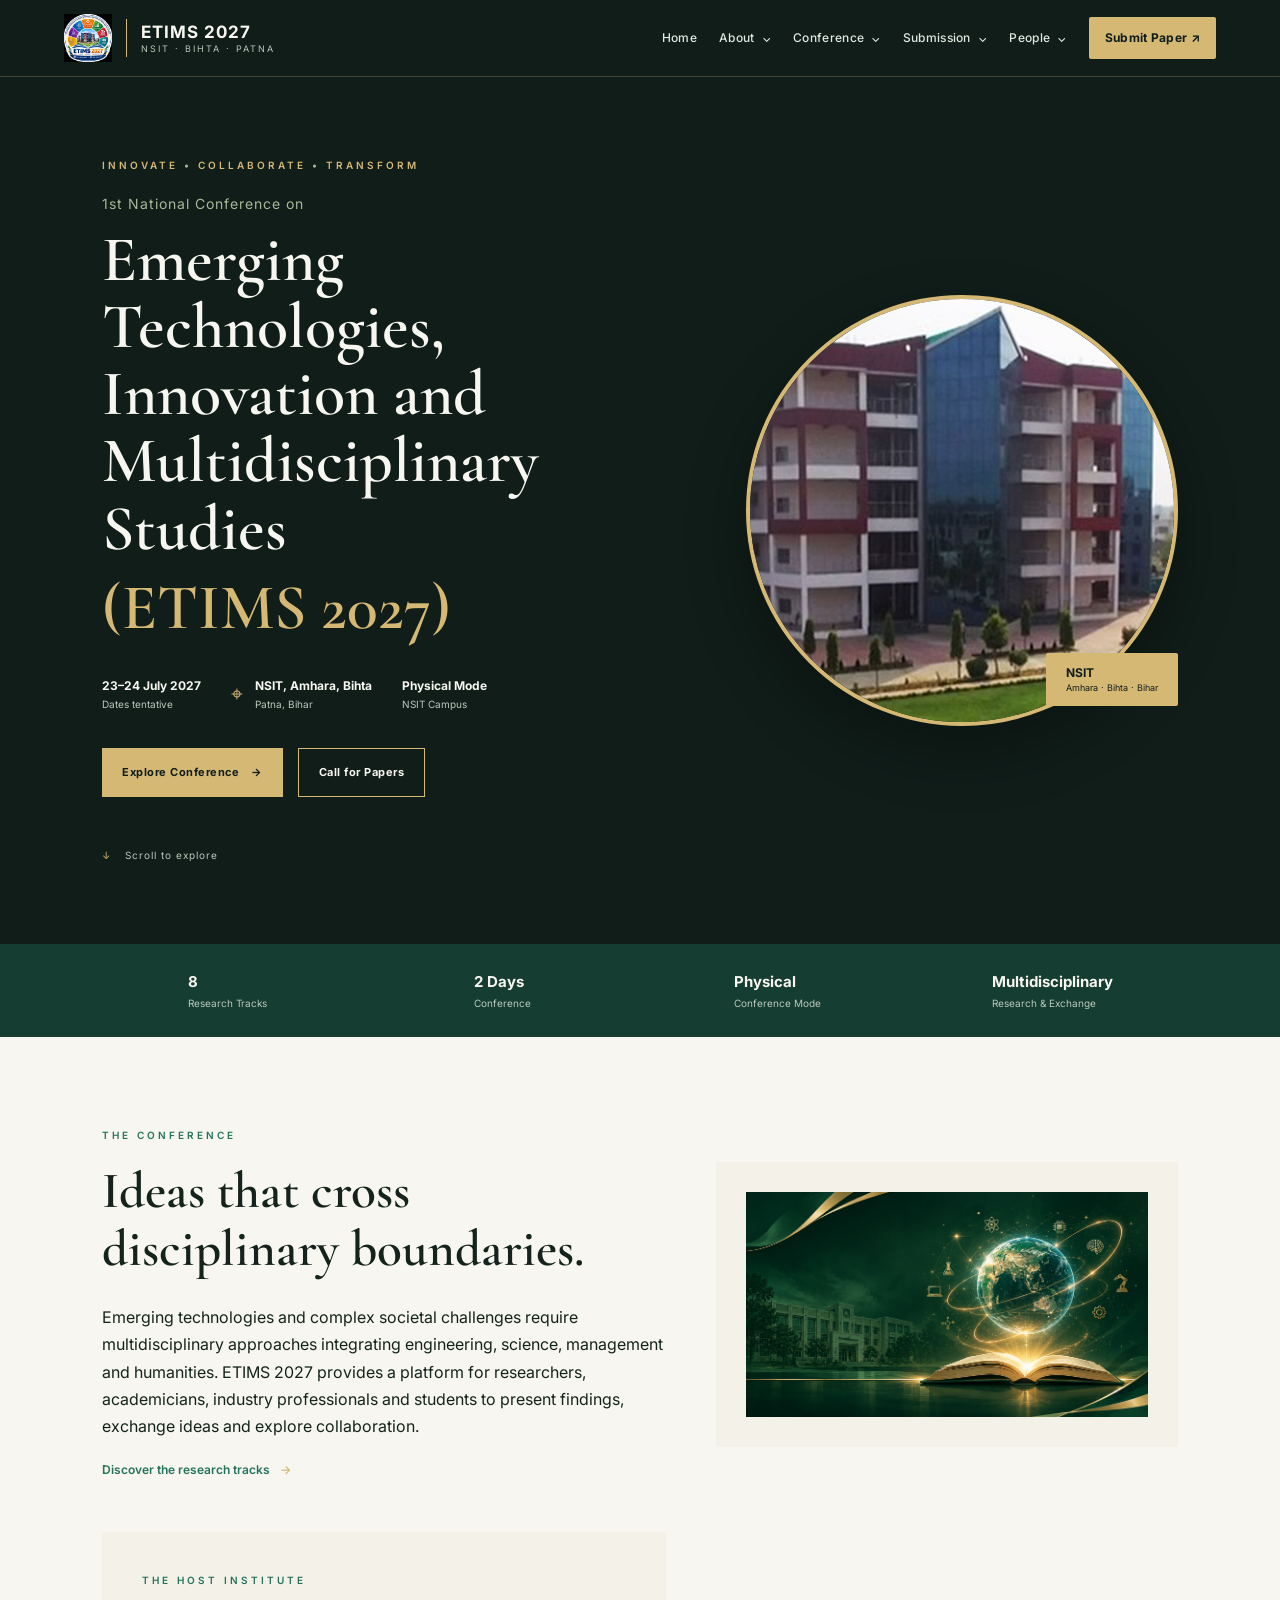
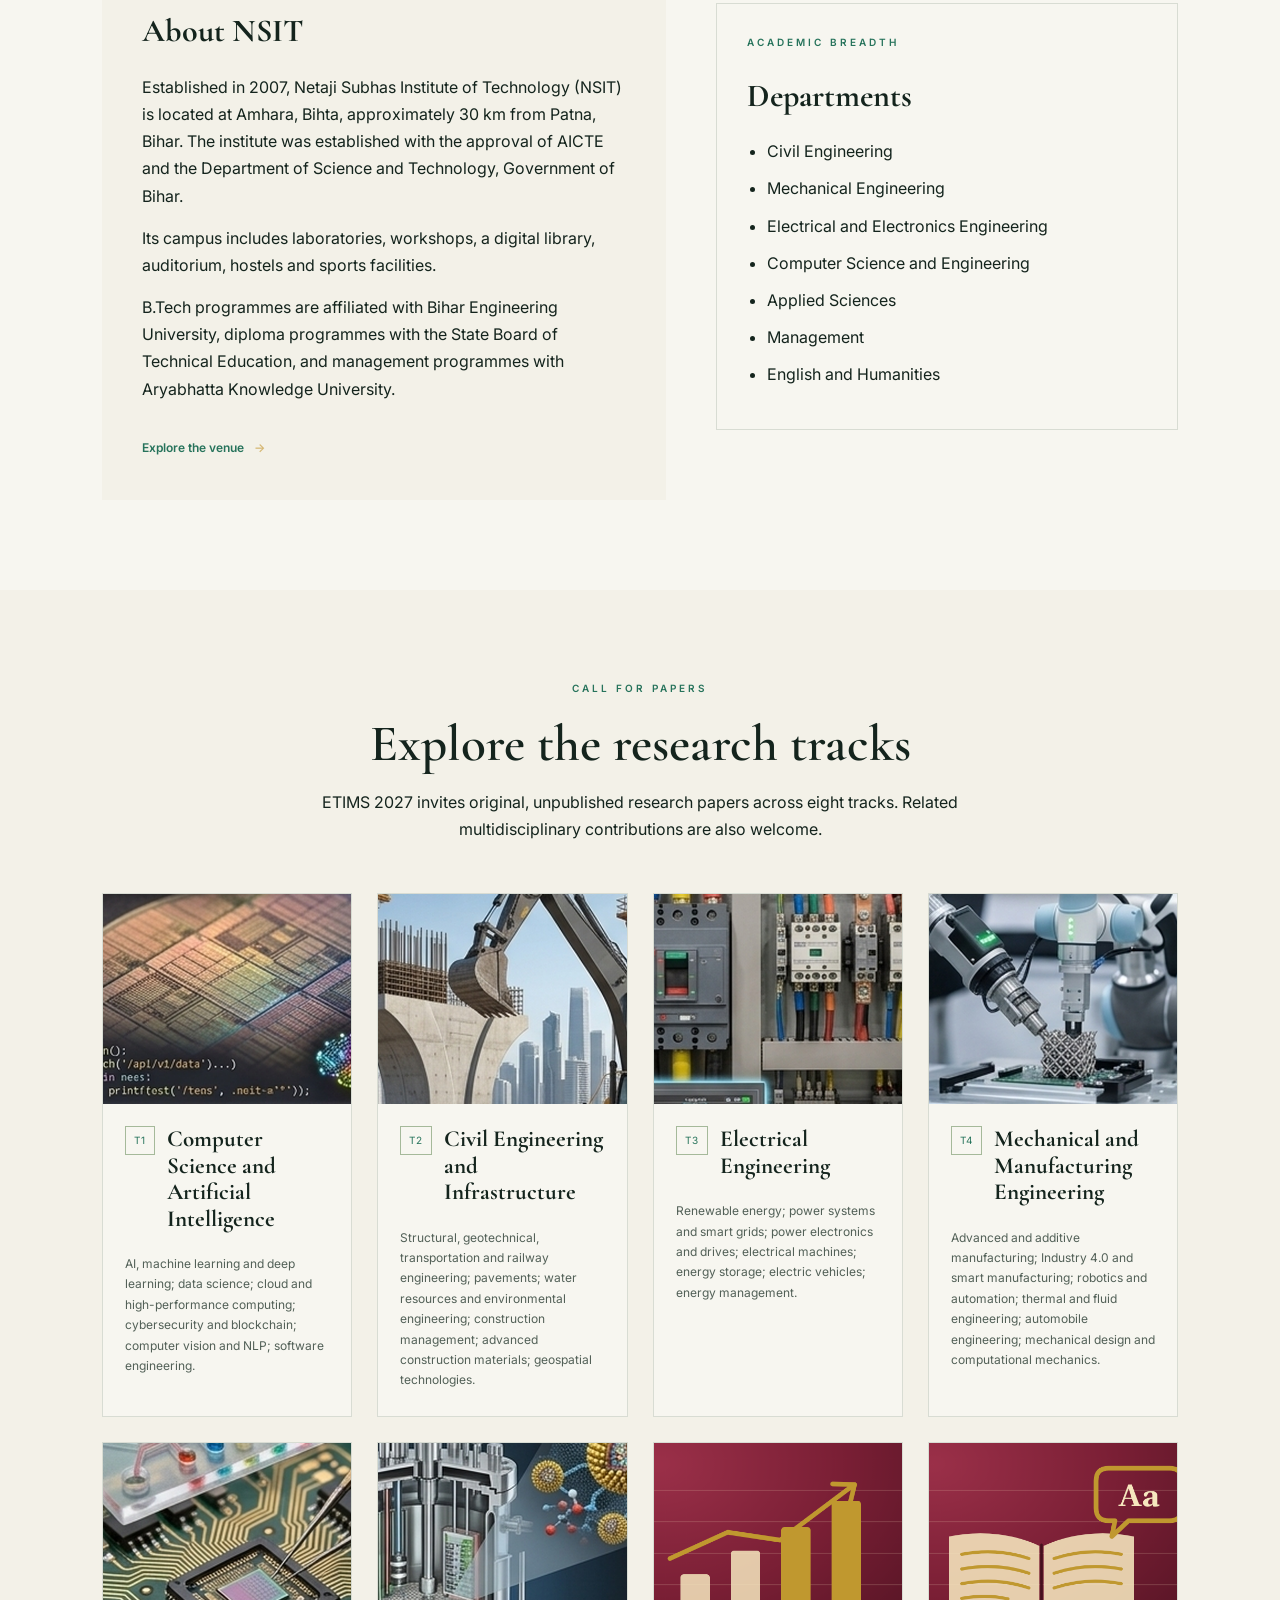
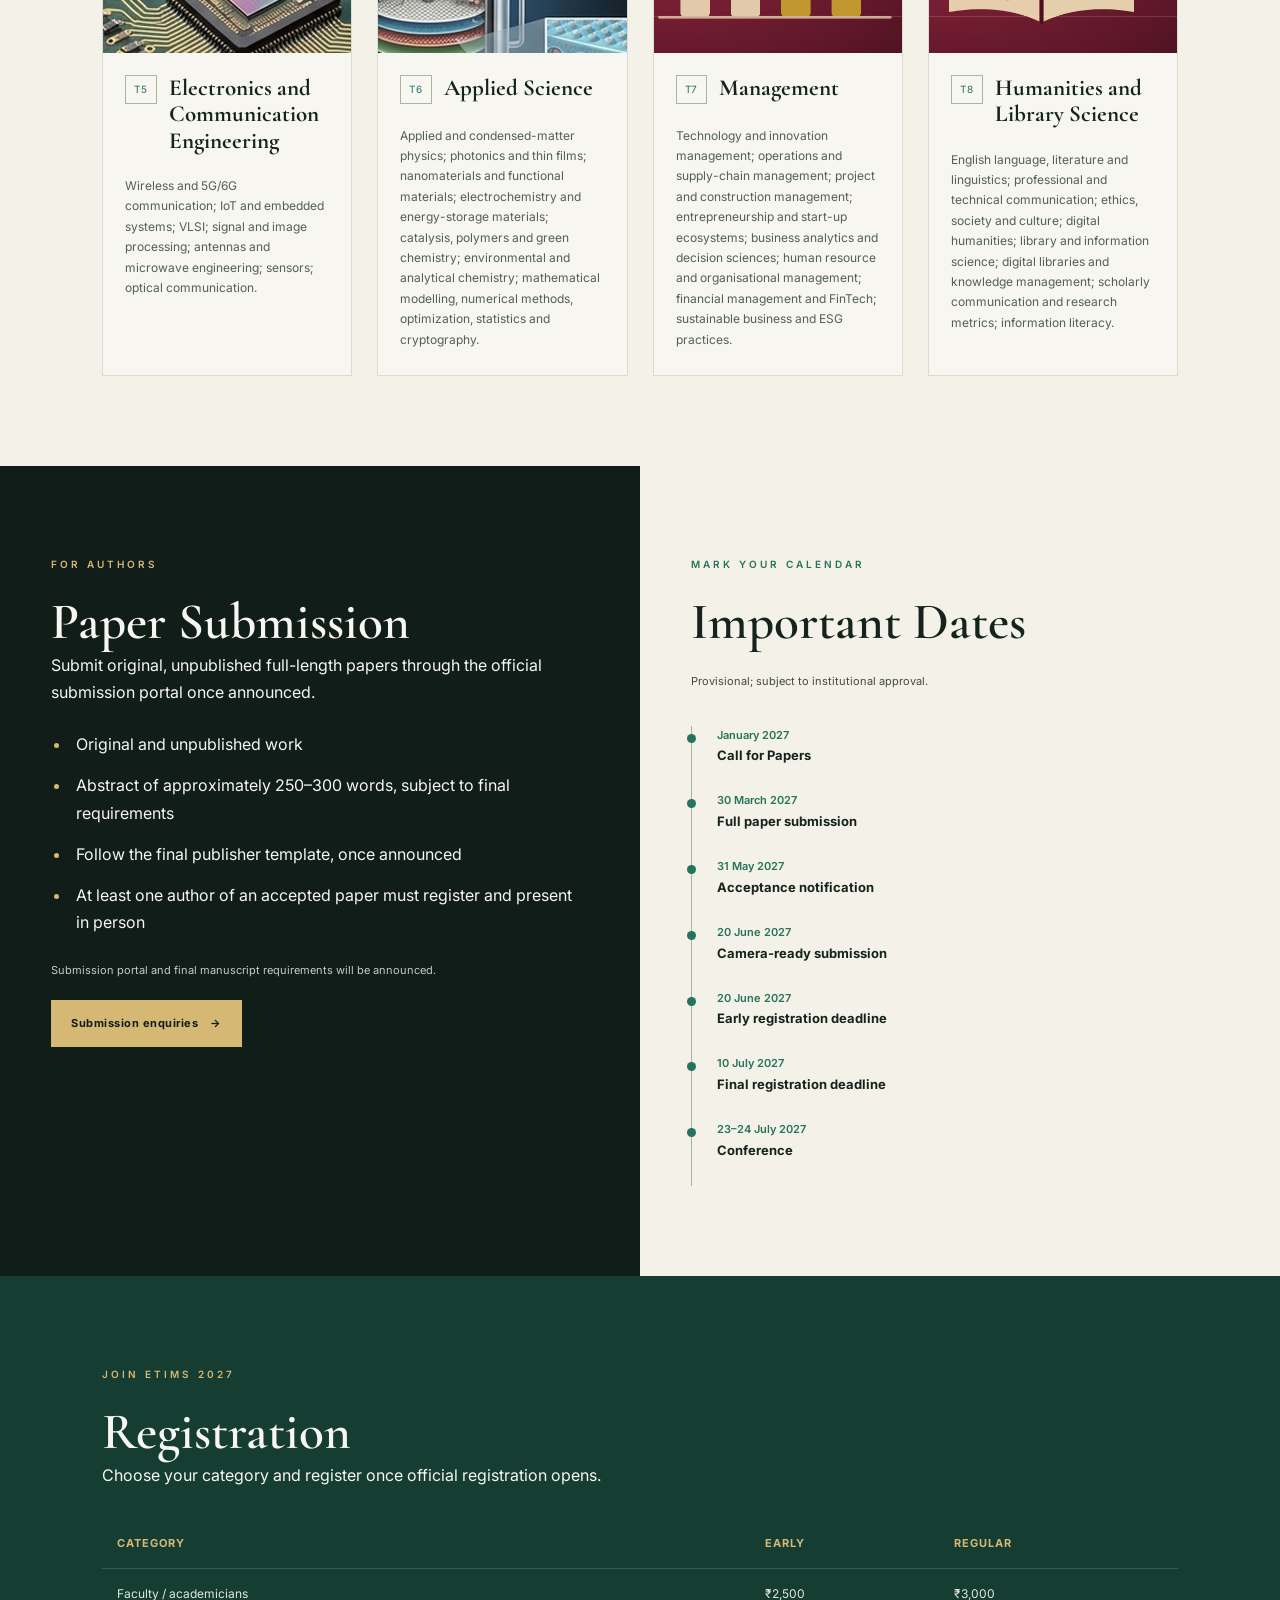
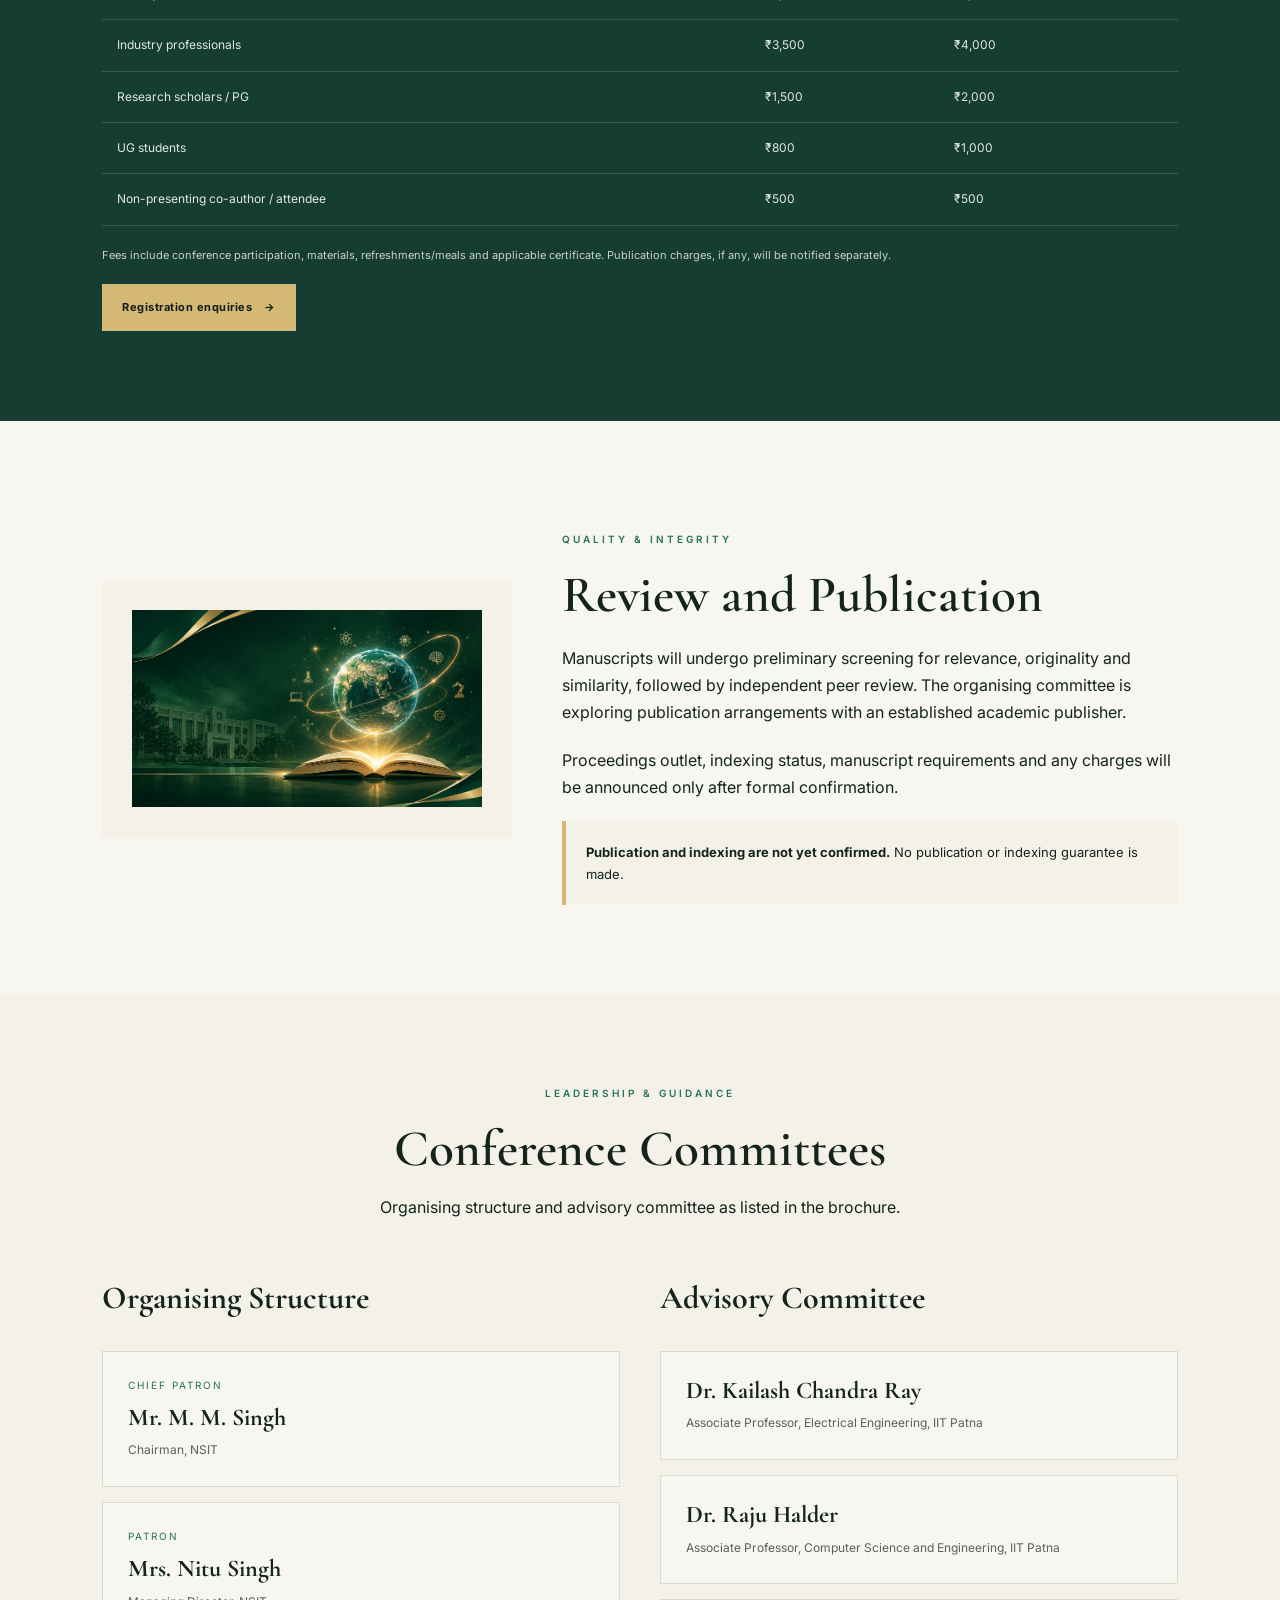
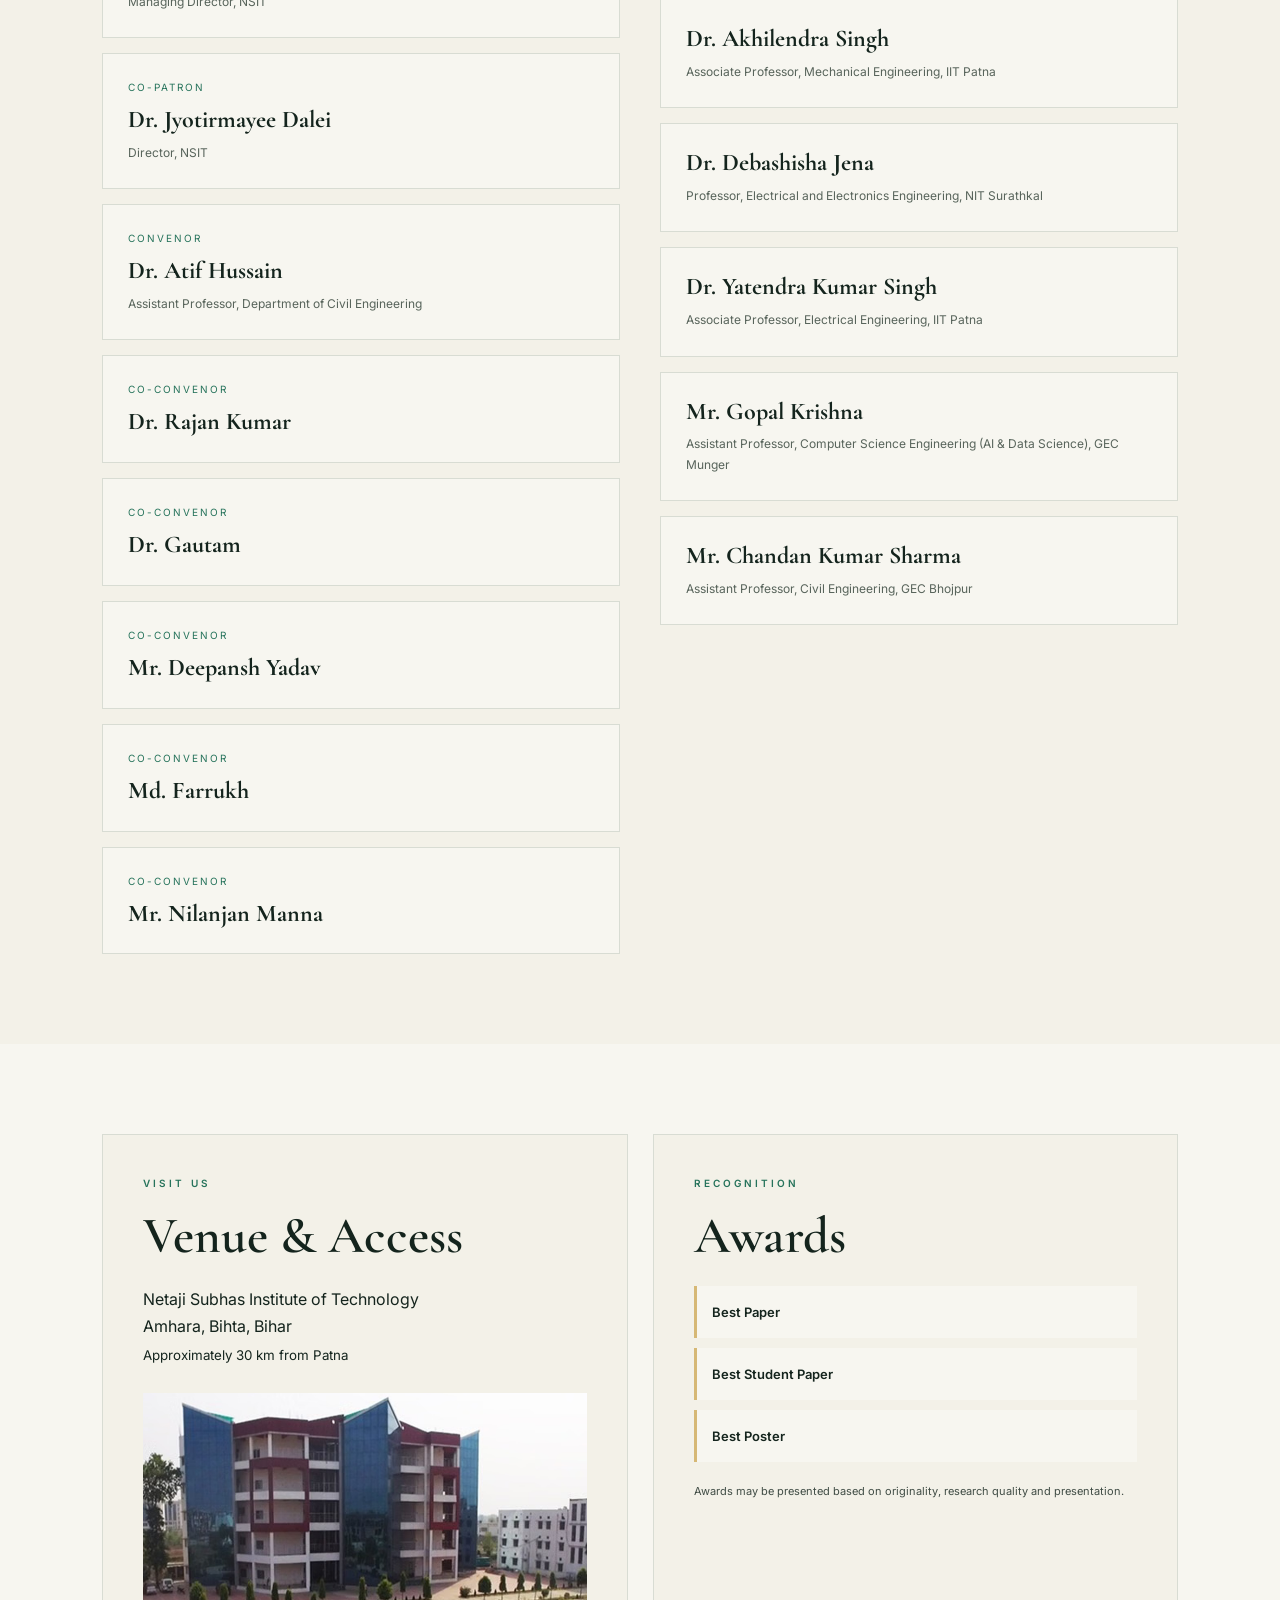
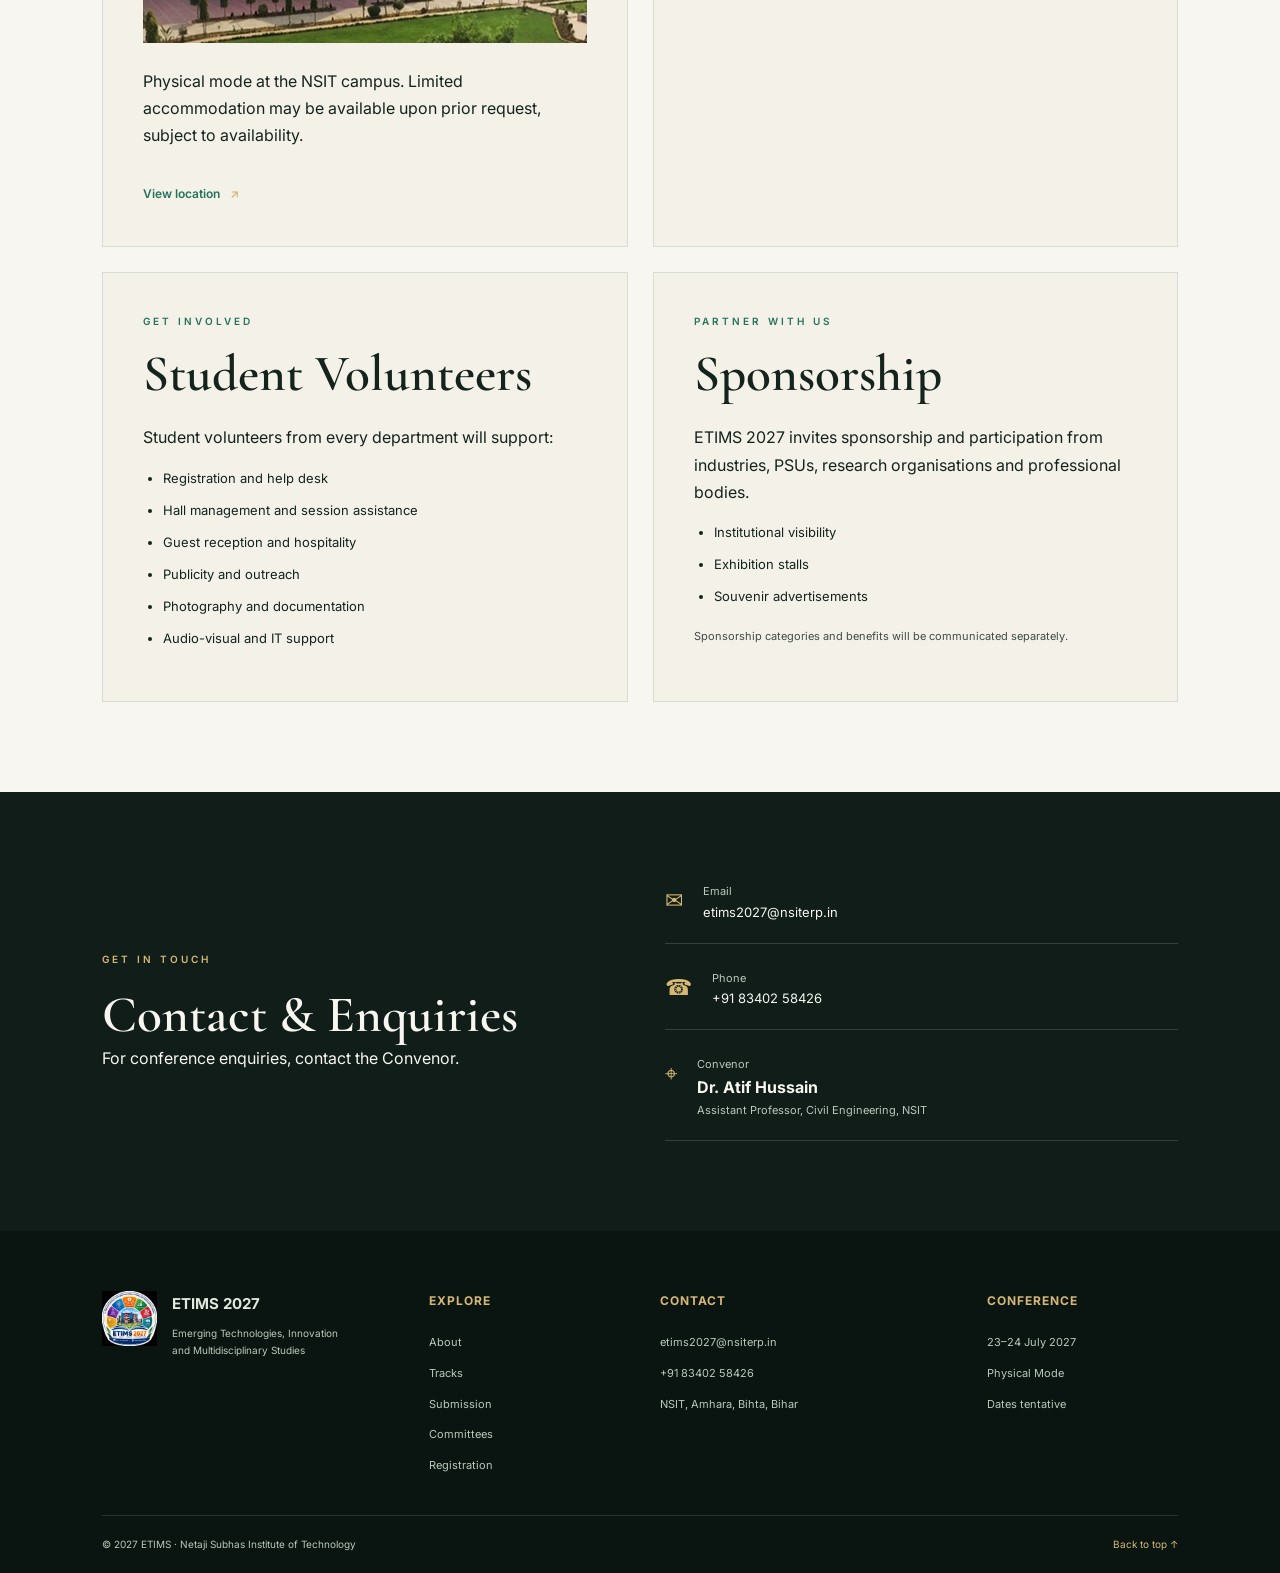
==== ETIMSwebsite/index.html @ 80c213b8 "my etims clg first website" ====
<!DOCTYPE html>
<html lang="en">
<head>
  <meta charset="UTF-8">
  <meta name="viewport" content="width=device-width, initial-scale=1.0">

  <meta name="description" content="ETIMS 2027: 1st National Conference on Emerging Technologies, Innovation and Multidisciplinary Studies at NSIT, Bihta, Bihar.">

  <title>ETIMS 2027 | NSIT</title>

  <!-- Google Fonts -->
  <link rel="preconnect" href="https://fonts.googleapis.com">
  <link rel="preconnect" href="https://fonts.gstatic.com" crossorigin>

  <link href="https://fonts.googleapis.com/css2?family=Cormorant+Garamond:wght@500;600;700&family=Inter:wght@400;500;600;700&display=swap" rel="stylesheet">

  <!-- CSS -->
  <link rel="stylesheet" href="style.css">
</head>

<body>

  <a class="skip-link" href="#main">Skip to content</a>

  <!--HEADER-->
  <header class="site-header" id="top">

    <div class="nav-wrap">

      <!-- Logo -->
      <a class="brand" href="#home">
        <img src="images/etims-emblem.png" alt="ETIMS emblem">

        <span class="brand-divider"></span>

        <span class="brand-text">
          <strong>ETIMS 2027</strong>
          <small>NSIT · BIHTA · PATNA</small>
        </span>
      </a>

      <!-- Mobile menu button -->
      <button class="menu-toggle"
              aria-expanded="false"
              aria-controls="main-nav"
              aria-label="Toggle navigation">


      </button>

      <!-- Navigation -->
      <nav class="main-nav" id="main-nav">

        <a href="#home">Home</a>

        <!-- About dropdown -->
        <div class="nav-dropdown">

          <button class="dropdown-toggle" aria-expanded="false">
            About <span class="arrow">⌄</span>
          </button>

          <div class="dropdown-menu">
            <a href="#about">About Conference</a>
            <a href="#about-institute">About NSIT</a>
            <a href="#venue">Conference Venue</a>
          </div>

        </div>

        <!-- Conference dropdown -->
        <div class="nav-dropdown">

          <button class="dropdown-toggle" aria-expanded="false">
            Conference <span class="arrow">⌄</span>
          </button>

          <div class="dropdown-menu">
            <a href="#tracks">Research Tracks</a>
            <a href="#dates">Important Dates</a>
            <a href="#registration">Registration</a>
            <a href="#publication">Publication</a>
          </div>

        </div>

        <!-- Submission dropdown -->
        <div class="nav-dropdown">

          <button class="dropdown-toggle" aria-expanded="false">
            Submission <span class="arrow">⌄</span>
          </button>

          <div class="dropdown-menu">
            <a href="#submission">Paper Submission</a>
            <a href="#awards">Awards</a>
          </div>

        </div>

        <!-- People dropdown -->
        <div class="nav-dropdown">

          <button class="dropdown-toggle" aria-expanded="false">
            People <span class="arrow">⌄</span>
          </button>

          <div class="dropdown-menu">
            <a href="#committees">Committees</a>
            <a href="#volunteers">Student Volunteers</a>
            <a href="#sponsorship">Sponsorship</a>
            <a href="#contact">Contact</a>
          </div>

        </div>

        <a class="nav-cta" href="#submission">
          Submit Paper <span>↗</span>
        </a>

      </nav>

    </div>

  </header>


  <!-- MAIN -->
  <main id="main">

    <!-- HERO -->
    <section class="hero" id="home">

      <div class="hero-copy">

        <p class="eyebrow">
          Innovate <span>•</span> Collaborate <span>•</span> Transform
        </p>

        <p class="hero-kicker">1st National Conference on</p>

        <h1>
          Emerging Technologies, Innovation and Multidisciplinary Studies
          <span>(ETIMS 2027)</span>
        </h1>

        <div class="hero-meta">

          <div>
            <span>
              <strong>23–24 July 2027</strong>
              <small>Dates tentative</small>
            </span>
          </div>

          <div>
            <span class="meta-icon">⌖</span>
            <span>
              <strong>NSIT, Amhara, Bihta</strong>
              <small>Patna, Bihar</small>
            </span>
          </div>

          <div>
            <span>
              <strong>Physical Mode</strong>
              <small>NSIT Campus</small>
            </span>
          </div>

        </div>

        <div class="hero-actions">

          <a class="button button-gold" href="#about">
            Explore Conference <span>→</span>
          </a>

          <a class="button button-outline" href="#tracks">
            Call for Papers
          </a>

        </div>

        <div class="hero-scroll">
          <span class="scroll-symbol">↓</span>
          Scroll to explore
        </div>

      </div>

      <!-- Circular campus image -->
      <div class="hero-visual">

        <img src="images/nsit-campus.png"
             alt="NSIT campus building">

        <div class="hero-visual-caption">
          <span>NSIT</span>
          <small>Amhara · Bihta · Bihar</small>
        </div>

      </div>

    </section>

<!-- HIGHLIGHTS -->
  <section class="highlights">

    <div class="highlight">
        <span>
            <strong>8</strong>
            <small>Research Tracks</small>
        </span>
    </div>

    <div class="highlight">
        <span>
            <strong>2 Days</strong>
            <small>Conference</small>
        </span>
    </div>

    <div class="highlight">
        <span>
            <strong>Physical</strong>
            <small>Conference Mode</small>
        </span>
    </div>

    <div class="highlight">
        <span>
            <strong>Multidisciplinary</strong>
            <small>Research & Exchange</small>
        </span>
    </div>
</section>




    <!--  ABOUT  -->
    <section class="about section" id="about">

      <div class="about-intro">

        <div class="section-heading">
          <p class="eyebrow dark">The conference</p>

          <h2>
            Ideas that cross
            <br>
            disciplinary boundaries.
          </h2>
        </div>

        <p>
          Emerging technologies and complex societal challenges require
          multidisciplinary approaches integrating engineering, science,
          management and humanities.

          ETIMS 2027 provides a platform for researchers, academicians,
          industry professionals and students to present findings,
          exchange ideas and explore collaboration.
        </p>

        <a class="text-link" href="#tracks">
          Discover the research tracks <span>→</span>
        </a>

      </div>


      <div class="about-art">
        <img src="images/technology-globe.png"
             alt="Technology illustration of a globe and open book">
      </div>


      <div class="about-institute" id="about-institute">

        <p class="eyebrow dark">The host institute</p>

        <h3>About NSIT</h3>

        <p>
          Established in 2007, Netaji Subhas Institute of Technology
          (NSIT) is located at Amhara, Bihta, approximately 30 km
          from Patna, Bihar.

          The institute was established with the approval of AICTE
          and the Department of Science and Technology,
          Government of Bihar.
        </p>

        <p>
          Its campus includes laboratories, workshops, a digital library,
          auditorium, hostels and sports facilities.
        </p>
        <p>B.Tech programmes are affiliated with Bihar Engineering University,
          diploma programmes with the State Board of Technical Education,
          and management programmes with Aryabhatta Knowledge University.
        </p>

        <a class="text-link" href="#venue">
          Explore the venue <span>→</span>
        </a>

      </div>


      <div class="departments">

        <p class="eyebrow dark">Academic breadth</p>

        <h3>Departments</h3>

        <ul>
          <li>Civil Engineering</li>
          <li>Mechanical Engineering</li>
          <li>Electrical and Electronics Engineering</li>
          <li>Computer Science and Engineering</li>
          <li>Applied Sciences</li>
          <li>Management</li>
          <li>English and Humanities</li>
        </ul>

      </div>

    </section>


    <!--  TRACKS  -->
    <section class="tracks section" id="tracks">

      <div class="section-heading centered">

        <p class="eyebrow dark">Call for papers</p>

        <h2>Explore the research tracks</h2>

        <p>
          ETIMS 2027 invites original, unpublished research papers
          across eight tracks. Related multidisciplinary
          contributions are also welcome.
        </p>

      </div>


      <div class="track-grid">

        <article class="track-card">

          <img src="images/track-computing.png"
               alt="Computing technology">

          <div class="track-top">
            <span class="track-number">T1</span>
            <h3>Computer Science and Artificial Intelligence</h3>
          </div>

          <p>
            AI, machine learning and deep learning; data science;
            cloud and high-performance computing; cybersecurity
            and blockchain; computer vision and NLP;
            software engineering.
          </p>

        </article>


        <article class="track-card">

          <img src="images/track-civil.png"
               alt="Civil infrastructure">

          <div class="track-top">
            <span class="track-number">T2</span>
            <h3>Civil Engineering and Infrastructure</h3>
          </div>

          <p>
            Structural, geotechnical, transportation and railway
            engineering; pavements; water resources and environmental
            engineering; construction management; advanced construction
            materials; geospatial technologies.
          </p>

        </article>


        <article class="track-card">

          <img src="images/track-electrical.png"
               alt="Electrical engineering">

          <div class="track-top">
            <span class="track-number">T3</span>
            <h3>Electrical Engineering</h3>
          </div>

          <p>
            Renewable energy; power systems and smart grids;
            power electronics and drives; electrical machines;
            energy storage; electric vehicles; energy management.
          </p>

        </article>


        <article class="track-card">

          <img src="images/track-mechanical.png"
               alt="Mechanical manufacturing">

          <div class="track-top">
            <span class="track-number">T4</span>
            <h3>Mechanical and Manufacturing Engineering</h3>
          </div>

          <p>
            Advanced and additive manufacturing; Industry 4.0
            and smart manufacturing; robotics and automation;
            thermal and fluid engineering; automobile engineering;
            mechanical design and computational mechanics.
          </p>

        </article>


        <article class="track-card">

          <img src="images/track-electronics.png"
               alt="Electronics illustration">

          <div class="track-top">
            <span class="track-number">T5</span>
            <h3>Electronics and Communication Engineering</h3>
          </div>

          <p>
            Wireless and 5G/6G communication; IoT and embedded
            systems; VLSI; signal and image processing; antennas
            and microwave engineering; sensors; optical communication.
          </p>

        </article>


        <article class="track-card">

          <img src="images/track-applied.png"
               alt="Applied science">

          <div class="track-top">
            <span class="track-number">T6</span>
            <h3>Applied Science</h3>
          </div>

          <p>
            Applied and condensed-matter physics; photonics and thin films;
            nanomaterials and functional materials; electrochemistry and
            energy-storage materials; catalysis, polymers and green chemistry;
            environmental and analytical chemistry; mathematical modelling,
            numerical methods, optimization, statistics and cryptography.
          </p>

        </article>


        <article class="track-card">

          <img src="images/track-management.png"
               alt="Management and analytics">

          <div class="track-top">
            <span class="track-number">T7</span>
            <h3>Management</h3>
          </div>

          <p>
            Technology and innovation management; operations and
            supply-chain management; project and construction management;
            entrepreneurship and start-up ecosystems; business analytics
            and decision sciences; human resource and organisational
            management; financial management and FinTech;
            sustainable business and ESG practices.
          </p>

        </article>


        <article class="track-card">

          <img src="images/track-humanities.png"
               alt="Humanities and library science">

          <div class="track-top">
            <span class="track-number">T8</span>
            <h3>Humanities and Library Science</h3>
          </div>

          <p>
            English language, literature and linguistics;
            professional and technical communication; ethics,
            society and culture; digital humanities; library
            and information science; digital libraries and
            knowledge management; scholarly communication
            and research metrics; information literacy.
          </p>

        </article>

      </div>

    </section>


    <!--  SUBMISSION / DATES / REGISTRATION  -->
    <section class="submission-dates-registration">


      <!-- Submission -->
      <section class="submission-panel section" id="submission">

        <p class="eyebrow">For authors</p>

        <h2>Paper Submission</h2>

        <p>
          Submit original, unpublished full-length papers
          through the official submission portal once announced.
        </p>

        <ul class="check-list">
          <li>Original and unpublished work</li>
          <li>Abstract of approximately 250–300 words,
              subject to final requirements</li>
          <li>Follow the final publisher template,
              once announced</li>
          <li>At least one author of an accepted paper
              must register and present in person</li>
        </ul>

        <p class="small-note">
          Submission portal and final manuscript
          requirements will be announced.
        </p>

        <a class="button button-gold" href="#contact">
          Submission enquiries <span>→</span>
        </a>

      </section>


      <!-- Dates -->
      <section class="dates-panel section" id="dates">

        <p class="eyebrow dark">Mark your calendar</p>

        <h2>Important Dates</h2>

        <p class="small-note">
          Provisional; subject to institutional approval.
        </p>

        <ol class="timeline">

          <li>
            <span>January 2027</span>
            <strong>Call for Papers</strong>
          </li>

          <li>
            <span>30 March 2027</span>
            <strong>Full paper submission</strong>
          </li>

          <li>
            <span>31 May 2027</span>
            <strong>Acceptance notification</strong>
          </li>

          <li>
            <span>20 June 2027</span>
            <strong>Camera-ready submission</strong>
          </li>

          <li>
            <span>20 June 2027</span>
            <strong>Early registration deadline</strong>
          </li>

          <li>
            <span>10 July 2027</span>
            <strong>Final registration deadline</strong>
          </li>

          <li>
            <span>23–24 July 2027</span>
            <strong>Conference</strong>
          </li>

        </ol>

      </section>


      <!-- Registration -->
      <section class="registration-panel section" id="registration">

        <p class="eyebrow">Join ETIMS 2027</p>

        <h2>Registration</h2>

        <p>
          Choose your category and register once
          official registration opens.
        </p>

        <div class="fee-table-wrap">

          <table class="fee-table">

            <thead>
              <tr>
                <th>Category</th>
                <th>Early</th>
                <th>Regular</th>
              </tr>
            </thead>

            <tbody>

              <tr>
                <td>Faculty / academicians</td>
                <td>₹2,500</td>
                <td>₹3,000</td>
              </tr>

              <tr>
                <td>Industry professionals</td>
                <td>₹3,500</td>
                <td>₹4,000</td>
              </tr>

              <tr>
                <td>Research scholars / PG</td>
                <td>₹1,500</td>
                <td>₹2,000</td>
              </tr>

              <tr>
                <td>UG students</td>
                <td>₹800</td>
                <td>₹1,000</td>
              </tr>

              <tr>
                <td>Non-presenting co-author / attendee</td>
                <td>₹500</td>
                <td>₹500</td>
              </tr>

            </tbody>

          </table>

        </div>

        <p class="small-note">
          Fees include conference participation, materials,
          refreshments/meals and applicable certificate.
          Publication charges, if any, will be notified separately.
        </p>

        <a class="button button-gold" href="#contact">
          Registration enquiries <span>→</span>
        </a>

      </section>

    </section>


    <!--  PUBLICATION  -->
    <section class="publication section" id="publication">

      <div class="publication-art">
        <img src="images/technology-globe.png"
             alt="Technology and knowledge visual">
      </div>

      <div>

        <p class="eyebrow dark">Quality & integrity</p>

        <h2>Review and Publication</h2>

        <p>
          Manuscripts will undergo preliminary screening for relevance,
          originality and similarity, followed by independent peer review.
          The organising committee is exploring publication arrangements
          with an established academic publisher.
        </p>

        <p>
          Proceedings outlet, indexing status, manuscript requirements
          and any charges will be announced only after formal confirmation.
        </p>

        <p class="notice">
          <strong>Publication and indexing are not yet confirmed.</strong>
          No publication or indexing guarantee is made.
        </p>

      </div>

    </section>


    <!--  COMMITTEES  -->
    <section class="committees section" id="committees">

      <div class="section-heading centered">

        <p class="eyebrow dark">Leadership & guidance</p>

        <h2>Conference Committees</h2>

        <p>
          Organising structure and advisory committee
          as listed in the brochure.
        </p>

      </div>


      <div class="committee-columns">


        <!-- Organising committee -->
        <div class="committee-block">

          <h3>Organising Structure</h3>

          <div class="person-list">

            <article class="person">
              <span class="person-role">Chief Patron</span>
              <h4>Mr. M. M. Singh</h4>
              <p>Chairman, NSIT</p>
            </article>

            <article class="person">
              <span class="person-role">Patron</span>
              <h4>Mrs. Nitu Singh</h4>
              <p>Managing Director, NSIT</p>
            </article>

            <article class="person">
              <span class="person-role">Co-Patron</span>
              <h4>Dr. Jyotirmayee Dalei</h4>
              <p>Director, NSIT</p>
            </article>

            <article class="person">
              <span class="person-role">Convenor</span>
              <h4>Dr. Atif Hussain</h4>
              <p>Assistant Professor, Department of Civil Engineering</p>
            </article>

            <article class="person">
              <span class="person-role">Co-Convenor</span>
              <h4>Dr. Rajan Kumar</h4>
            </article>

            <article class="person">
              <span class="person-role">Co-Convenor</span>
              <h4>Dr. Gautam</h4>
            </article>

            <article class="person">
              <span class="person-role">Co-Convenor</span>
              <h4>Mr. Deepansh Yadav</h4>
            </article>

            <article class="person">
              <span class="person-role">Co-Convenor</span>
              <h4>Md. Farrukh</h4>
            </article>

            <article class="person">
              <span class="person-role">Co-Convenor</span>
              <h4>Mr. Nilanjan Manna</h4>
            </article>

          </div>

        </div>


        <!-- Advisory committee -->
        <div class="committee-block">

          <h3>Advisory Committee</h3>

          <div class="person-list">

            <article class="person">
              <h4>Dr. Kailash Chandra Ray</h4>
              <p>Associate Professor, Electrical Engineering, IIT Patna</p>
            </article>

            <article class="person">
              <h4>Dr. Raju Halder</h4>
              <p>Associate Professor, Computer Science and Engineering, IIT Patna</p>
            </article>

            <article class="person">
              <h4>Dr. Akhilendra Singh</h4>
              <p>Associate Professor, Mechanical Engineering, IIT Patna</p>
            </article>

            <article class="person">
              <h4>Dr. Debashisha Jena</h4>
              <p>Professor, Electrical and Electronics Engineering, NIT Surathkal</p>
            </article>

            <article class="person">
              <h4>Dr. Yatendra Kumar Singh</h4>
              <p>Associate Professor, Electrical Engineering, IIT Patna</p>
            </article>

            <article class="person">
              <h4>Mr. Gopal Krishna</h4>
              <p>Assistant Professor, Computer Science Engineering (AI & Data Science), GEC Munger</p>
            </article>

            <article class="person">
              <h4>Mr. Chandan Kumar Sharma</h4>
              <p>Assistant Professor, Civil Engineering, GEC Bhojpur</p>
            </article>

          </div>

        </div>

      </div>

    </section>


    <!-- ================= EXTRAS ================= -->
    <section class="conference-extras section">


      <!-- Venue -->
      <article class="extra-card venue-card" id="venue">
        <p class="eyebrow dark">Visit us</p>

        <h2>Venue & Access</h2>

        <p>
          Netaji Subhas Institute of Technology
          <br>
          Amhara, Bihta, Bihar
          <br>
          <small>Approximately 30 km from Patna</small>
        </p>

        <img src="images/nsit-campus.png" alt="NSIT campus">

        <p>
          Physical mode at the NSIT campus.
          Limited accommodation may be available upon prior request,
          subject to availability.
        </p>

        <a class="text-link"
           href="https://maps.google.com/?q=Netaji+Subhas+Institute+of+Technology+Amhara+Bihta+Bihar"
           target="_blank"
           rel="noopener">

          View location <span>↗</span>

        </a>

      </article>


      <!-- Awards -->
      <article class="extra-card awards-card" id="awards">

        <p class="eyebrow dark">Recognition</p>

        <h2>Awards</h2>

        <ul class="award-list">
          <li>Best Paper</li>
          <li>Best Student Paper</li>
          <li>Best Poster</li>
        </ul>

        <p class="small-note">
          Awards may be presented based on originality,
          research quality and presentation.
        </p>

      </article>


      <!-- Volunteers -->
      <article class="extra-card volunteer-card" id="volunteers">

        <p class="eyebrow dark">Get involved</p>

        <h2>Student Volunteers</h2>

        <p>Student volunteers from every department will support:</p>

        <ul>
          <li>Registration and help desk</li>
          <li>Hall management and session assistance</li>
          <li>Guest reception and hospitality</li>
          <li>Publicity and outreach</li>
          <li>Photography and documentation</li>
          <li>Audio-visual and IT support</li>
        </ul>

      </article>


      <!-- Sponsorship -->
      <article class="extra-card sponsor-card" id="sponsorship">

        <p class="eyebrow dark">Partner with us</p>

        <h2>Sponsorship</h2>

        <p>
          ETIMS 2027 invites sponsorship and participation
          from industries, PSUs, research organisations
          and professional bodies.
        </p>

        <ul>
          <li>Institutional visibility</li>
          <li>Exhibition stalls</li>
          <li>Souvenir advertisements</li>
        </ul>

        <p class="small-note">
          Sponsorship categories and benefits
          will be communicated separately.
        </p>

      </article>

    </section>


    <!-- ================= CONTACT ================= -->
    <section class="contact section" id="contact">

      <div class="contact-copy">

        <p class="eyebrow">Get in touch</p>

        <h2>Contact & Enquiries</h2>

        <p>For conference enquiries, contact the Convenor.</p>

      </div>


      <div class="contact-details">

        <div>
          <span class="contact-icon">✉</span>

          <span>
            <small>Email</small>
            <a href="mailto:etims2027@nsiterp.in">
              etims2027@nsiterp.in
            </a>
          </span>
        </div>


        <div>
          <span class="contact-icon">☎</span>

          <span>
            <small>Phone</small>
            <a href="tel:+918340258426">
              +91 83402 58426
            </a>
          </span>
        </div>


        <div>
          <span class="contact-icon">⌖</span>

          <span>
            <small>Convenor</small>
            <strong>Dr. Atif Hussain</strong>
            <small>Assistant Professor, Civil Engineering, NSIT</small>
          </span>
        </div>

      </div>

    </section>

  </main>


  <!-- FOOTER -->
  <footer class="site-footer">

    <div class="footer-main">


      <div class="footer-brand">

        <img src="images/etims-emblem.png" alt="ETIMS emblem">

        <div>
          <strong>ETIMS 2027</strong>

          <small>
            Emerging Technologies, Innovation
            <br>
            and Multidisciplinary Studies
          </small>
        </div>

      </div>


      <div class="footer-links">

        <h3>Explore</h3>

        <a href="#about">About</a>
        <a href="#tracks">Tracks</a>
        <a href="#submission">Submission</a>
        <a href="#committees">Committees</a>
        <a href="#registration">Registration</a>

      </div>


      <div class="footer-links">

        <h3>Contact</h3>

        <a href="mailto:etims2027@nsiterp.in">
          etims2027@nsiterp.in
        </a>

        <a href="tel:+918340258426">
          +91 83402 58426
        </a>

        <span>NSIT, Amhara, Bihta, Bihar</span>

      </div>


      <div class="footer-links">

        <h3>Conference</h3>

        <span>23–24 July 2027</span>
        <span>Physical Mode</span>
        <span>Dates tentative</span>

      </div>

    </div>


    <div class="footer-bottom">

      <span>
        © 2027 ETIMS · Netaji Subhas Institute of Technology
      </span>

      <a href="#top">Back to top ↑</a>

    </div>

  </footer>


  <!-- JavaScript -->
  <script src="script.js"></script>

</body>
</html>
---- ETIMSwebsite/style.css ----
/* =========================
   1. COLORS AND VARIABLES
========================= */

:root {
    --deep-forest: #101D19;
    --dark-emerald: #163D32;
    --emerald: #26735B;
    --sage: #A5B99A;
    --champagne: #D6B875;

    --white: #F7F6F0;
    --light-text: #E0E8DF;
    --muted-text: #B9C9BC;

    --dark: #14241D;
    --cream: #F3F1E8;
    --border: #D8DCD3;

    --heading-font: "Cormorant Garamond", serif;
    --body-font: "Inter", sans-serif;
}


/* =========================
   2. RESET
========================= */

* {
    margin: 0;
    padding: 0;
    box-sizing: border-box;
}

html {
    scroll-behavior: smooth;
    scroll-padding-top: 100px;
}

body {
    font-family: var(--body-font);
    background: var(--white);
    color: var(--dark);
    line-height: 1.7;
    overflow-x: hidden;
}

img {
    max-width: 100%;
    display: block;
}

a {
    text-decoration: none;
    color: inherit;
}

button {
    font-family: inherit;
}

ul,
ol {
    padding-left: 20px;
}

section {
    scroll-margin-top: 90px;
}


/* =========================
   3. ACCESSIBILITY
========================= */

.skip-link {
    position: absolute;
    left: -999px;
    top: 10px;
    background: var(--champagne);
    color: var(--deep-forest);
    padding: 10px;
    z-index: 9999;
}

.skip-link:focus {
    left: 10px;
}


/* =========================
   4. HEADER
========================= */

.site-header {
    background: var(--deep-forest);
    position: sticky;
    top: 0;
    z-index: 1000;
    border-bottom: 1px solid rgba(214, 184, 117, 0.25);
}

.nav-wrap {
    max-width: 1400px;
    margin: auto;
    padding: 14px 5%;
    display: flex;
    align-items: center;
    justify-content: space-between;
    gap: 30px;
}


/* Logo */

.brand {
    display: flex;
    align-items: center;
    gap: 14px;
    color: var(--white);
    flex-shrink: 0;
}

.brand img {
    width: 48px;
    height: 48px;
    object-fit: contain;
}

.brand-divider {
    width: 1px;
    height: 38px;
    background: var(--champagne);
}

.brand-text {
    display: flex;
    flex-direction: column;
    line-height: 1.3;
}

.brand-text strong {
    font-size: 17px;
    letter-spacing: 1px;
}

.brand-text small {
    font-size: 9px;
    letter-spacing: 2px;
    color: var(--muted-text);
}


/* Navigation */

.main-nav {
    display: flex;
    align-items: center;
    gap: 22px;
}

.main-nav > a,
.dropdown-toggle {
    color: var(--light-text);
    font-size: 12px;
    font-weight: 500;
    letter-spacing: 0.3px;
}

.main-nav > a:hover,
.dropdown-toggle:hover {
    color: var(--champagne);
}


/* Dropdown */

.nav-dropdown {
    position: relative;
}

.dropdown-toggle {
    background: transparent;
    border: none;
    cursor: pointer;
    padding: 12px 0;
}

.arrow {
    margin-left: 4px;
    transition: transform 0.3s ease;
}

.nav-dropdown.open .arrow {
    transform: rotate(180deg);
}

.dropdown-menu {
    position: absolute;
    top: 100%;
    left: 0;
    min-width: 210px;
    background: var(--white);
    padding: 10px;
    border-top: 3px solid var(--champagne);
    box-shadow: 0 15px 35px rgba(0, 0, 0, 0.18);
    display: none;
    z-index: 1001;
}

.dropdown-menu a {
    display: block;
    padding: 10px 12px;
    font-size: 12px;
    color: var(--dark);
    transition: 0.25s;
}

.dropdown-menu a:hover {
    background: #E7EBE2;
    color: var(--emerald);
    padding-left: 18px;
}


/* Desktop dropdown opening */

.nav-dropdown:hover .dropdown-menu,
.nav-dropdown:focus-within .dropdown-menu,
.nav-dropdown.open .dropdown-menu {
    display: block;
}


/* Submit button */

.nav-cta {
    background: var(--champagne);
    color: var(--deep-forest) !important;
    padding: 11px 16px;
    font-weight: 700 !important;
    border-radius: 2px;
}

.nav-cta:hover {
    background: var(--sage);
}


/* Mobile menu button */

.menu-toggle {
    display: none;
    background: transparent;
    border: none;
    cursor: pointer;
}

.menu-toggle span {
    display: block;
    width: 25px;
    height: 2px;
    background: var(--champagne);
    margin: 6px 0;
    transition: 0.3s;
}


/* =========================
   5. HERO
========================= */

.hero {
    background: var(--deep-forest);
    color: var(--white);
    padding: 80px 8%;
    display: grid;
    grid-template-columns: 1.15fr 0.85fr;
    align-items: center;
    gap: 60px;
    min-height: 650px;
    position: relative;
    overflow: hidden;
}

.hero-copy {
    max-width: 720px;
    position: relative;
    z-index: 2;
}


/* Small upper text */

.eyebrow {
    text-transform: uppercase;
    letter-spacing: 3px;
    font-size: 10px;
    font-weight: 600;
    color: var(--champagne);
    margin-bottom: 18px;
}

.eyebrow span {
    color: var(--sage);
}

.eyebrow.dark {
    color: var(--emerald);
}


/* Hero heading */

.hero-kicker {
    color: var(--sage);
    font-size: 14px;
    letter-spacing: 1px;
    margin-bottom: 10px;
}

.hero h1 {
    font-family: var(--heading-font);
    font-size: clamp(40px, 5vw, 72px);
    line-height: 1.05;
    font-weight: 600;
    max-width: 850px;
}

.hero h1 span {
    display: block;
    color: var(--champagne);
    margin-top: 12px;
}


/* Hero information */

.hero-meta {
    display: flex;
    flex-wrap: wrap;
    gap: 30px;
    margin-top: 35px;
}

.hero-meta > div {
    display: flex;
    align-items: flex-start;
    gap: 12px;
}

.meta-icon {
    color: var(--champagne);
    font-size: 21px;
}

.hero-meta strong,
.hero-meta small {
    display: block;
}

.hero-meta strong {
    font-size: 12px;
}

.hero-meta small {
    font-size: 10px;
    color: var(--muted-text);
}


/* Hero buttons */

.hero-actions {
    display: flex;
    flex-wrap: wrap;
    gap: 15px;
    margin-top: 35px;
}

.button {
    display: inline-flex;
    align-items: center;
    justify-content: center;
    gap: 12px;
    padding: 14px 20px;
    font-size: 11px;
    font-weight: 700;
    letter-spacing: 0.5px;
    transition: 0.3s;
}

.button-gold {
    background: var(--champagne);
    color: var(--deep-forest);
}

.button-gold:hover {
    background: var(--sage);
    transform: translateY(-2px);
}

.button-outline {
    border: 1px solid var(--champagne);
    color: var(--white);
}

.button-outline:hover {
    background: var(--champagne);
    color: var(--deep-forest);
}


/* Scroll indication */

.hero-scroll {
    margin-top: 50px;
    color: var(--muted-text);
    font-size: 10px;
    letter-spacing: 1px;
}

.scroll-symbol {
    color: var(--champagne);
    margin-right: 10px;
}


/* =========================
   6. CIRCULAR CAMPUS IMAGE
========================= */

.hero-visual {
    width: min(100%, 460px);
    aspect-ratio: 1 / 1;
    position: relative;
    justify-self: center;
}

.hero-visual img {
    width: 100%;
    height: 100%;
    object-fit: cover;
    object-position: center;
    border-radius: 50%;
    border: 4px solid var(--champagne);
    box-shadow: 0 25px 60px rgba(0, 0, 0, 0.3);
}


/* Caption */

.hero-visual-caption {
    position: absolute;
    bottom: 20px;
    right: 0;
    background: var(--champagne);
    color: var(--deep-forest);
    padding: 12px 20px;
    border-radius: 2px;
    display: flex;
    flex-direction: column;
    line-height: 1.4;
}

.hero-visual-caption span {
    font-weight: 700;
    font-size: 12px;
}

.hero-visual-caption small {
    font-size: 9px;
}


/* =========================
   7. HIGHLIGHTS
========================= */

.highlights {
    background: var(--dark-emerald);
    display: grid;
    grid-template-columns: repeat(4, 1fr);
    padding: 25px 8%;
    gap: 25px;
}

.highlight {
    display: flex;
    align-items: center;
    justify-content: center;
    color: var(--white);
}


.highlight strong,
.highlight small {
    display: block;
}

.highlight strong {
    font-size: 15px;
}

.highlight small {
    font-size: 10px;
    color: var(--muted-text);
}


/* =========================
   8. GENERAL SECTION
========================= */

.section {
    padding: 90px 8%;
}

.section-heading h2,
.about h2,
.submission-panel h2,
.dates-panel h2,
.registration-panel h2,
.publication h2,
.extra-card h2,
.contact h2 {
    font-family: var(--heading-font);
    font-size: clamp(34px, 4vw, 54px);
    line-height: 1.15;
    font-weight: 600;
}

.section-heading p:last-child {
    margin-top: 15px;
    max-width: 700px;
}

.centered {
    text-align: center;
    margin: 0 auto 50px;
}

.centered > p:last-child {
    margin-left: auto;
    margin-right: auto;
}


/* =========================
   9. ABOUT SECTION
========================= */

.about {
    display: grid;
    grid-template-columns: 1.1fr 0.9fr;
    gap: 50px;
    align-items: center;
}

.about-intro {
    grid-column: 1 / 2;
}

.about-intro > p {
    margin-top: 25px;
}

.about-art {
    grid-column: 2;
    grid-row: 1;
    background: var(--cream);
    padding: 30px;
    border-radius: 3px;
}

.about-art img {
    width: 100%;
    max-height: 420px;
    object-fit: contain;
}

.about-institute {
    background: var(--cream);
    padding: 40px;
}

.about-institute h3,
.departments h3 {
    font-family: var(--heading-font);
    font-size: 32px;
    margin-bottom: 15px;
}

.about-institute p {
    margin-bottom: 15px;
}

.departments {
    padding: 30px;
    border: 1px solid var(--border);
}

.departments ul {
    margin-top: 15px;
}

.departments li {
    margin-bottom: 10px;
}


/* Text links */

.text-link {
    display: inline-flex;
    align-items: center;
    gap: 10px;
    margin-top: 20px;
    color: var(--emerald);
    font-weight: 600;
    font-size: 12px;
}

.text-link span {
    color: var(--champagne);
    transition: transform 0.3s;
}

.text-link:hover span {
    transform: translateX(5px);
}


/* =========================
   10. TRACKS
========================= */

.tracks {
    background: var(--cream);
}

.track-grid {
    display: grid;
    grid-template-columns: repeat(4, 1fr);
    gap: 25px;
}

.track-card {
    background: var(--white);
    border: 1px solid var(--border);
    transition: 0.3s;
    overflow: hidden;
}

.track-card:hover {
    transform: translateY(-5px);
    box-shadow: 0 15px 30px rgba(16, 29, 25, 0.08);
}

.track-card img {
    width: 100%;
    height: 210px;
    object-fit: cover;
}

.track-card > p {
    padding: 0 22px 25px;
    font-size: 12px;
    color: #526057;
}

.track-top {
    padding: 22px;
    display: flex;
    align-items: flex-start;
    gap: 12px;
}

.track-number {
    color: var(--emerald);
    font-size: 10px;
    letter-spacing: 1px;
    border: 1px solid var(--sage);
    padding: 5px 8px;
    flex-shrink: 0;
}

.track-top h3 {
    font-family: var(--heading-font);
    font-size: 23px;
    line-height: 1.15;
}


/* =========================
   11. SUBMISSION / DATES / REGISTRATION
========================= */

.submission-dates-registration {
    display: grid;
    grid-template-columns: 1fr 1fr;
}

.submission-panel {
    background: var(--deep-forest);
    color: var(--white);
}

.submission-panel > p,
.registration-panel > p,
.dates-panel > p {
    margin-bottom: 20px;
}

.check-list {
    margin: 25px 0;
}

.check-list li {
    margin-bottom: 14px;
    padding-left: 5px;
}

.check-list li::marker {
    color: var(--champagne);
}

.small-note {
    font-size: 11px;
    opacity: 0.8;
    margin-top: 20px;
    margin-bottom: 20px;
}


/* Dates */

.dates-panel {
    background: var(--cream);
}

.timeline {
    list-style: none;
    padding: 0;
    margin-top: 35px;
    border-left: 1px solid var(--sage);
}

.timeline li {
    padding: 0 0 25px 25px;
    position: relative;
}

.timeline li::before {
    content: "";
    width: 9px;
    height: 9px;
    background: var(--emerald);
    border-radius: 50%;
    position: absolute;
    left: -5px;
    top: 8px;
}

.timeline span,
.timeline strong {
    display: block;
}

.timeline span {
    font-size: 11px;
    color: var(--emerald);
    font-weight: 600;
}

.timeline strong {
    font-size: 13px;
}


/* Registration */

.registration-panel {
    background: var(--dark-emerald);
    color: var(--white);
    grid-column: 1 / -1;
}

.fee-table-wrap {
    overflow-x: auto;
    margin-top: 30px;
}

.fee-table {
    width: 100%;
    border-collapse: collapse;
    min-width: 500px;
}

.fee-table th,
.fee-table td {
    text-align: left;
    padding: 15px;
    border-bottom: 1px solid rgba(255, 255, 255, 0.15);
    font-size: 12px;
}

.fee-table th {
    color: var(--champagne);
    font-size: 11px;
    text-transform: uppercase;
    letter-spacing: 1px;
}

.fee-table td {
    color: var(--light-text);
}


/* =========================
   12. PUBLICATION
========================= */

.publication {
    display: grid;
    grid-template-columns: 0.8fr 1.2fr;
    align-items: center;
    gap: 50px;
}

.publication-art {
    background: var(--cream);
    padding: 30px;
}

.publication-art img {
    max-height: 400px;
    width: 100%;
    object-fit: contain;
}

.publication p {
    margin-top: 20px;
}

.notice {
    border-left: 4px solid var(--champagne);
    background: var(--cream);
    padding: 20px;
    font-size: 13px;
}


/* =========================
   13. COMMITTEES
========================= */

.committees {
    background: var(--cream);
}

.committee-columns {
    display: grid;
    grid-template-columns: 1fr 1fr;
    gap: 40px;
}

.committee-block h3 {
    font-family: var(--heading-font);
    font-size: 32px;
    margin-bottom: 25px;
}

.person-list {
    display: grid;
    gap: 15px;
}

.person {
    background: var(--white);
    border: 1px solid var(--border);
    padding: 25px;
    transition: 0.3s;
}

.person:hover {
    border-color: var(--sage);
    transform: translateY(-2px);
}

.person-role {
    display: block;
    font-size: 10px;
    text-transform: uppercase;
    letter-spacing: 2px;
    color: var(--emerald);
    margin-bottom: 10px;
}

.person h4 {
    font-family: var(--heading-font);
    font-size: 24px;
    line-height: 1.2;
}

.person p {
    font-size: 12px;
    margin-top: 8px;
    color: #58645B;
}


/* =========================
   14. EXTRA CARDS
========================= */

.conference-extras {
    display: grid;
    grid-template-columns: 1fr 1fr;
    gap: 25px;
}

.extra-card {
    padding: 40px;
    background: var(--cream);
    border: 1px solid var(--border);
}


.extra-card h2 {
    margin-bottom: 20px;
}

.extra-card p {
    margin-bottom: 15px;
}

.extra-card ul {
    margin-top: 15px;
}

.extra-card li {
    margin-bottom: 10px;
    font-size: 13px;
}

.venue-card img {
    width: 100%;
    height: 250px;
    object-fit: cover;
    margin: 25px 0;
}

.award-list {
    list-style: none;
    padding: 0;
}

.award-list li {
    padding: 15px;
    background: var(--white);
    margin-bottom: 10px;
    border-left: 3px solid var(--champagne);
    font-weight: 600;
}


/* =========================
   15. CONTACT
========================= */

.contact {
    background: var(--deep-forest);
    color: var(--white);
    display: grid;
    grid-template-columns: 1fr 1fr;
    gap: 50px;
    align-items: center;
}

.contact-details {
    display: grid;
    gap: 25px;
}

.contact-details > div {
    display: flex;
    gap: 20px;
    align-items: flex-start;
    border-bottom: 1px solid rgba(255, 255, 255, 0.15);
    padding-bottom: 20px;
}

.contact-icon {
    font-size: 22px;
    color: var(--champagne);
}

.contact-details small,
.contact-details strong,
.contact-details a {
    display: block;
}

.contact-details small {
    font-size: 11px;
    color: var(--muted-text);
}

.contact-details a {
    font-size: 13px;
    color: var(--white);
}

.contact-details a:hover {
    color: var(--champagne);
}


/* =========================
   16. FOOTER
========================= */

.site-footer {
    background: #0A1511;
    color: var(--light-text);
    padding: 60px 8% 20px;
}

.footer-main {
    display: grid;
    grid-template-columns: 1.5fr 1fr 1.5fr 1fr;
    gap: 40px;
    padding-bottom: 40px;
}

.footer-brand {
    display: flex;
    align-items: flex-start;
    gap: 15px;
}

.footer-brand img {
    width: 55px;
    height: 55px;
    object-fit: contain;
}

.footer-brand strong,
.footer-brand small {
    display: block;
}

.footer-brand strong {
    font-size: 15px;
}

.footer-brand small {
    font-size: 10px;
    color: var(--muted-text);
    margin-top: 8px;
}

.footer-links {
    display: flex;
    flex-direction: column;
    gap: 12px;
}

.footer-links h3 {
    font-size: 12px;
    color: var(--champagne);
    text-transform: uppercase;
    letter-spacing: 1px;
    margin-bottom: 10px;
}

.footer-links a,
.footer-links span {
    font-size: 11px;
    color: var(--muted-text);
}

.footer-links a:hover {
    color: var(--champagne);
}

.footer-bottom {
    border-top: 1px solid rgba(255, 255, 255, 0.12);
    padding-top: 20px;
    display: flex;
    justify-content: space-between;
    gap: 20px;
    font-size: 10px;
    color: var(--muted-text);
}

.footer-bottom a {
    color: var(--champagne);
}


/* =========================
   17. TABLET
========================= */

@media (max-width: 1100px) {

    .nav-wrap {
        padding: 14px 4%;
    }

    .main-nav {
        gap: 14px;
    }

    .main-nav > a,
    .dropdown-toggle {
        font-size: 11px;
    }

    .hero {
        grid-template-columns: 1fr 0.8fr;
        padding: 70px 5%;
        gap: 40px;
    }

    .hero-visual {
        width: min(100%, 380px);
    }

    .track-grid {
        grid-template-columns: repeat(2, 1fr);
    }

    .footer-main {
        grid-template-columns: 1fr 1fr;
    }

}


/* =========================
   18. MOBILE
========================= */

@media (max-width: 760px) {

    html {
        scroll-padding-top: 80px;
    }

    /* Header */

    .nav-wrap {
        padding: 12px 5%;
    }

    .brand img {
        width: 40px;
        height: 40px;
    }

    .brand-text strong {
        font-size: 15px;
    }

    .brand-text small {
        font-size: 8px;
    }

    /* Mobile menu button */

    .menu-toggle {
        display: block;
    }

    /* Navigation menu */

    .main-nav {
        display: none;
        position: absolute;
        top: 100%;
        left: 0;
        right: 0;
        background: var(--deep-forest);
        padding: 20px 5%;
        flex-direction: column;
        align-items: stretch;
        gap: 0;
        max-height: 80vh;
        overflow-y: auto;
        border-top: 1px solid rgba(214, 184, 117, 0.2);
    }

    .main-nav.open {
        display: flex;
    }

    .main-nav > a {
        padding: 13px 0;
        border-bottom: 1px solid rgba(255, 255, 255, 0.1);
    }

    .nav-dropdown {
        border-bottom: 1px solid rgba(255, 255, 255, 0.1);
    }

    .dropdown-toggle {
        width: 100%;
        text-align: left;
        padding: 15px 0;
        display: flex;
        justify-content: space-between;
        align-items: center;
    }

    .dropdown-menu {
        position: static;
        box-shadow: none;
        border-top: none;
        background: var(--dark-emerald);
        padding: 5px 10px;
        display: none;
    }

    .nav-dropdown.open .dropdown-menu {
        display: block;
    }

    .dropdown-menu a {
        color: var(--light-text);
        padding: 12px;
    }

    .dropdown-menu a:hover {
        background: rgba(255, 255, 255, 0.08);
        color: var(--champagne);
    }

    .nav-cta {
        text-align: center;
        margin-top: 15px;
    }


    /* Hero */

    .hero {
        grid-template-columns: 1fr;
        padding: 60px 6%;
        gap: 50px;
        text-align: left;
    }

    .hero h1 {
        font-size: clamp(40px, 9vw, 60px);
    }

    .hero-meta {
        flex-direction: column;
        gap: 20px;
    }

    .hero-actions {
        flex-direction: column;
        align-items: flex-start;
    }

    .hero-actions .button {
        width: 100%;
    }

    .hero-visual {
        width: min(80vw, 360px);
        margin: auto;
    }


    /* Highlights */

    .highlights {
        grid-template-columns: 1fr 1fr;
        padding: 25px 6%;
        gap: 25px;
    }

    .highlight {
        justify-content: flex-start;
    }


    /* Sections */

    .section {
        padding: 65px 6%;
    }

    .about {
        grid-template-columns: 1fr;
        gap: 30px;
    }

    .about-intro,
    .about-art,
    .about-institute,
    .departments {
        grid-column: auto;
        grid-row: auto;
    }

    .about-art {
        padding: 20px;
    }

    .about-institute {
        padding: 30px;
    }

    .departments {
        padding: 25px;
    }


    /* Tracks */

    .track-grid {
        grid-template-columns: 1fr;
        gap: 20px;
    }

    .track-card img {
        height: 230px;
    }


    /* Submission and registration */

    .submission-dates-registration {
        grid-template-columns: 1fr;
    }

    .registration-panel {
        grid-column: auto;
    }


    /* Publication */

    .publication {
        grid-template-columns: 1fr;
        gap: 30px;
    }


    /* Committees */

    .committee-columns {
        grid-template-columns: 1fr;
        gap: 40px;
    }


    /* Extras */

    .conference-extras {
        grid-template-columns: 1fr;
    }

    .extra-card {
        padding: 30px;
    }


    /* Contact */

    .contact {
        grid-template-columns: 1fr;
        gap: 35px;
    }


    /* Footer */

    .footer-main {
        grid-template-columns: 1fr 1fr;
        gap: 30px;
    }

    .footer-bottom {
        flex-direction: column;
    }

}


/* =========================
   19. SMALL MOBILE
========================= */

@media (max-width: 420px) {

    .hero h1 {
        font-size: 38px;
    }

    .hero-visual {
        width: min(75vw, 300px);
    }

    .hero-visual-caption {
        bottom: 10px;
        padding: 10px 15px;
    }

    .highlights {
        grid-template-columns: 1fr;
    }

    .track-top h3 {
        font-size: 21px;
    }

    .footer-main {
        grid-template-columns: 1fr;
    }

    .section-heading h2,
    .about h2,
    .submission-panel h2,
    .dates-panel h2,
    .registration-panel h2,
    .publication h2,
    .extra-card h2,
    .contact h2 {
        font-size: 38px;
    }

}
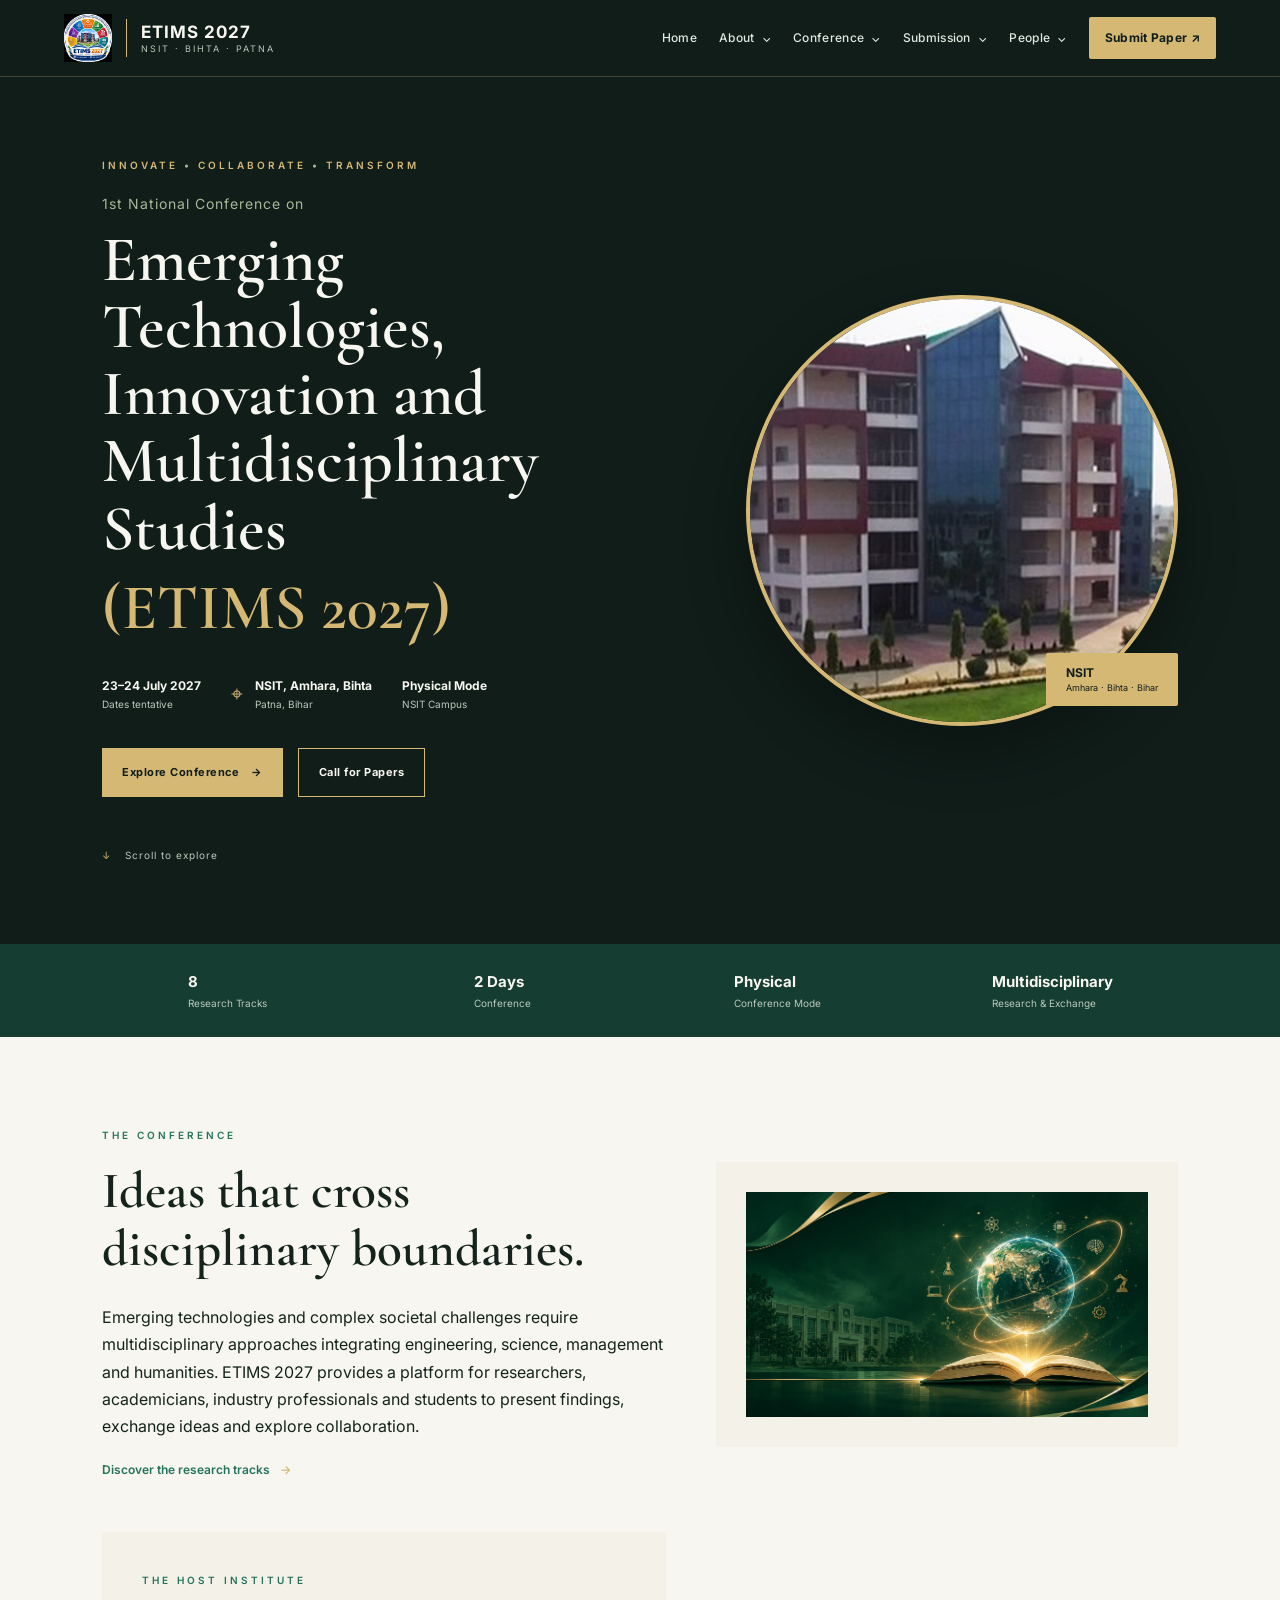
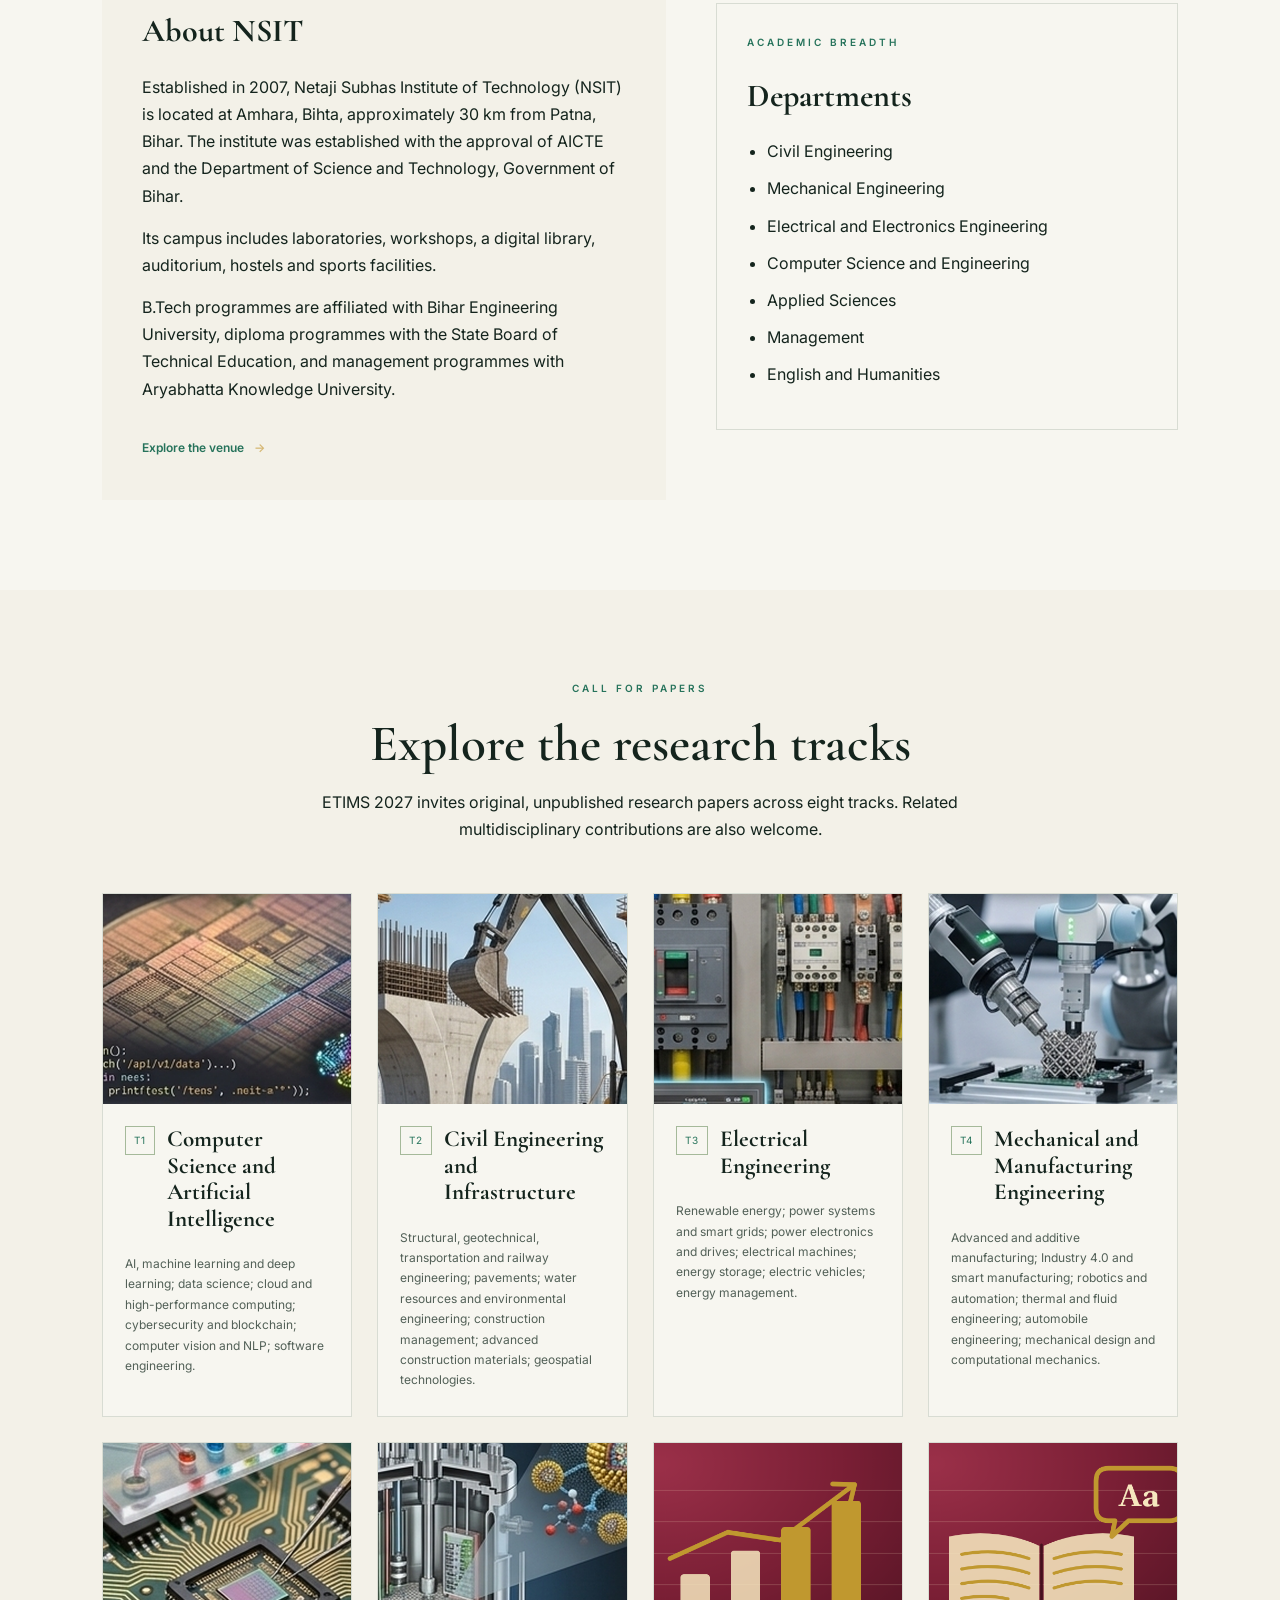
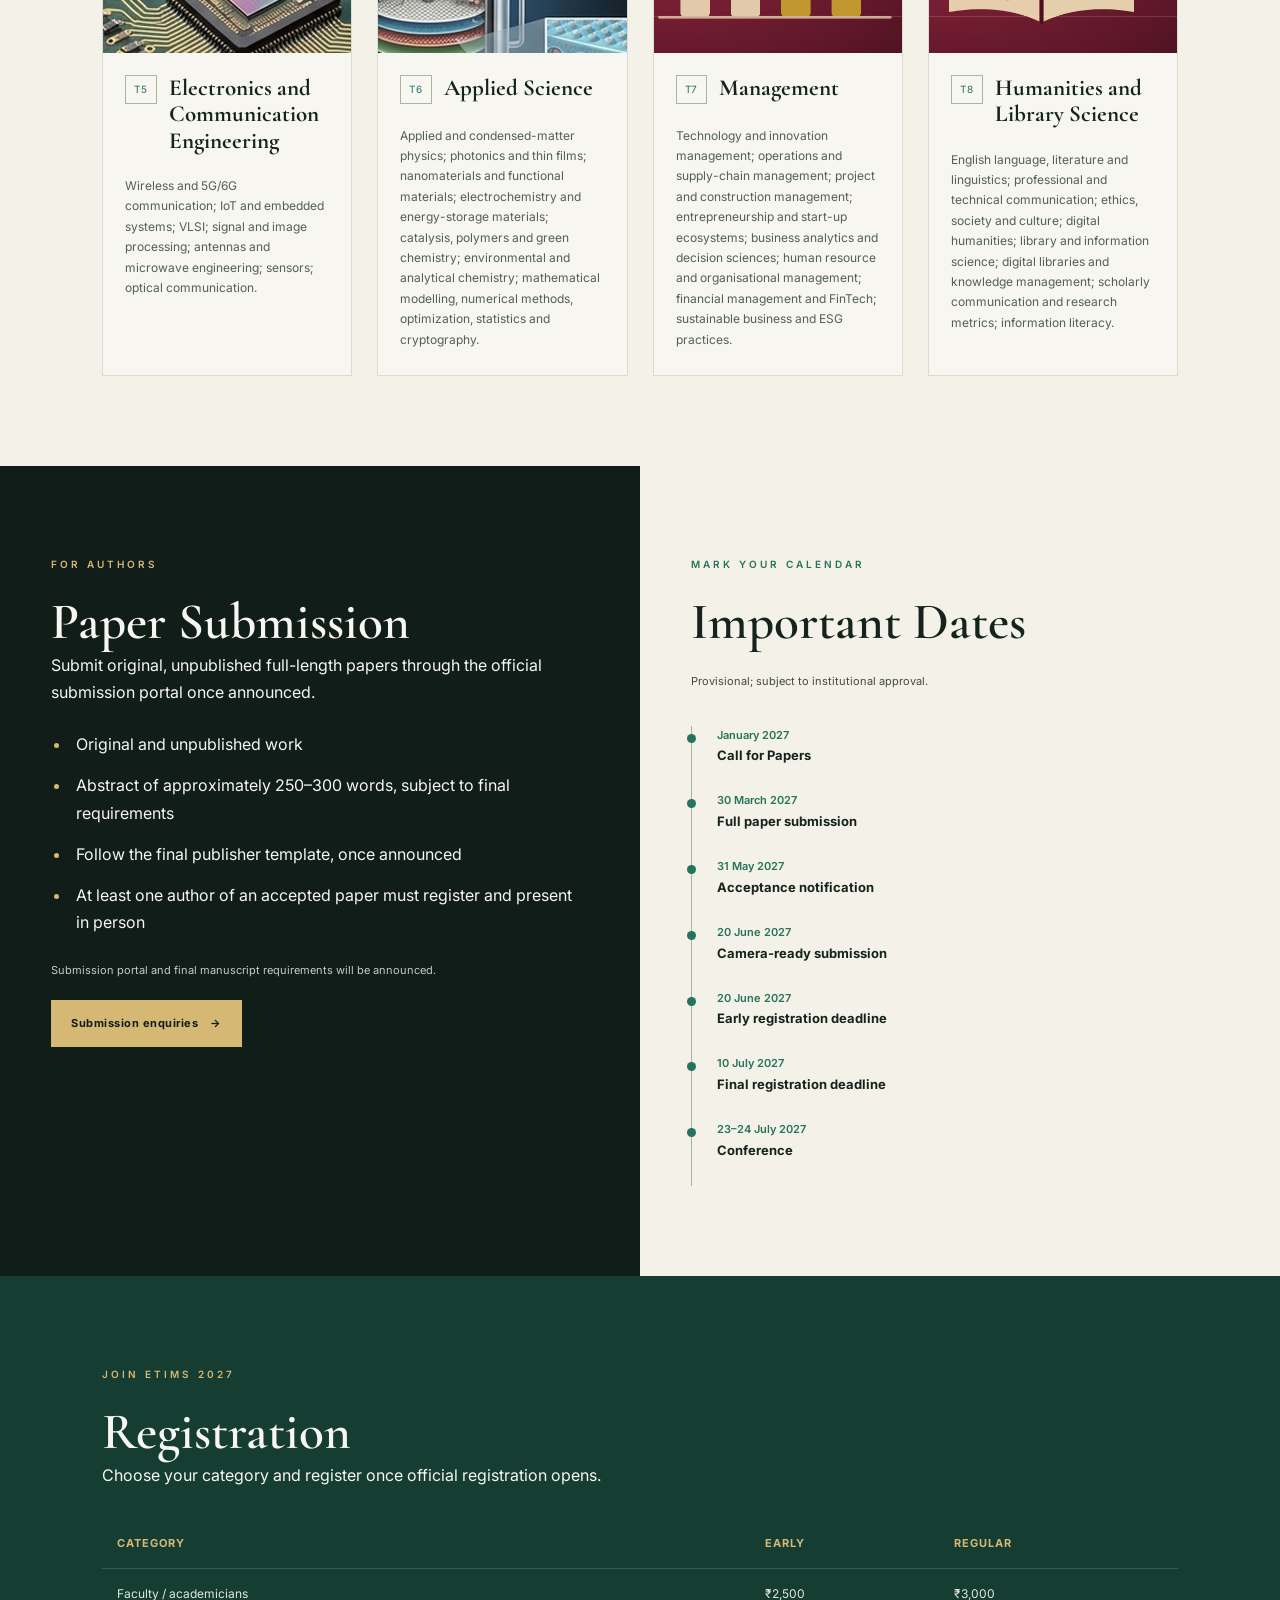
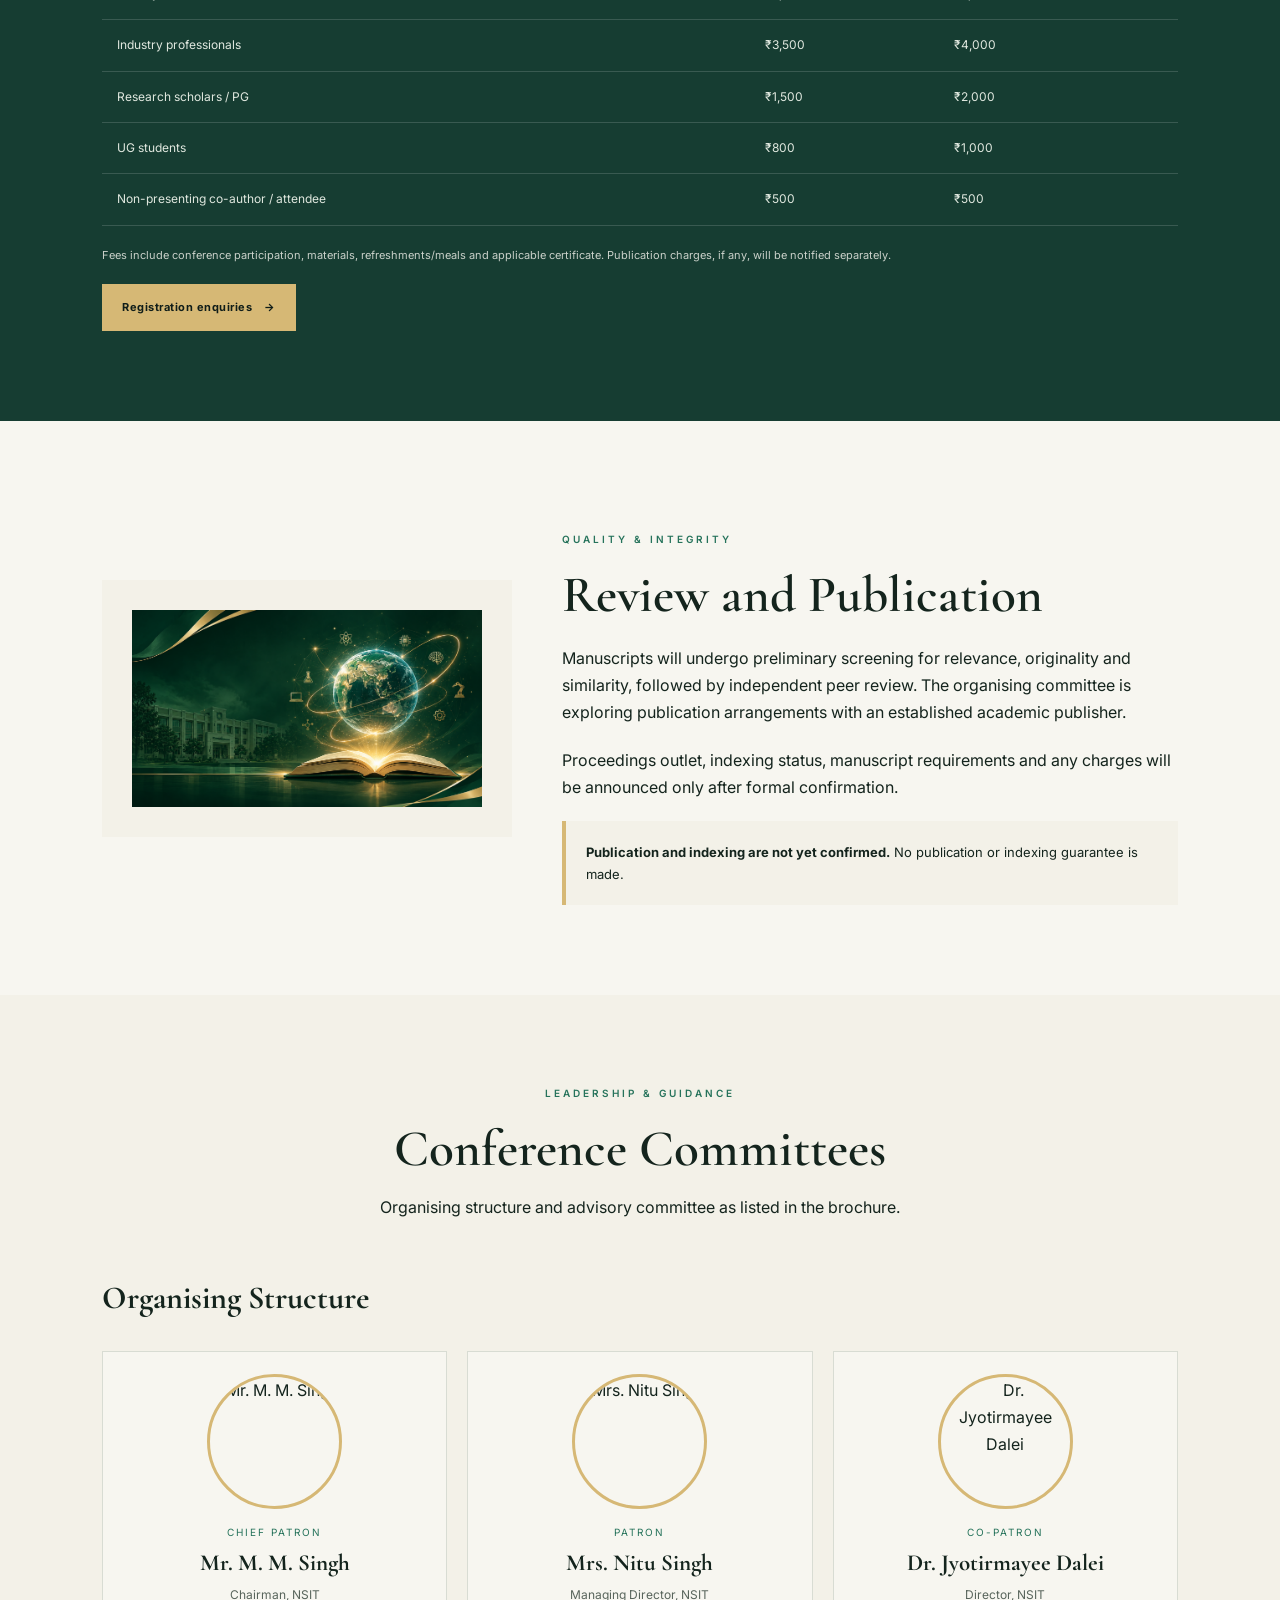
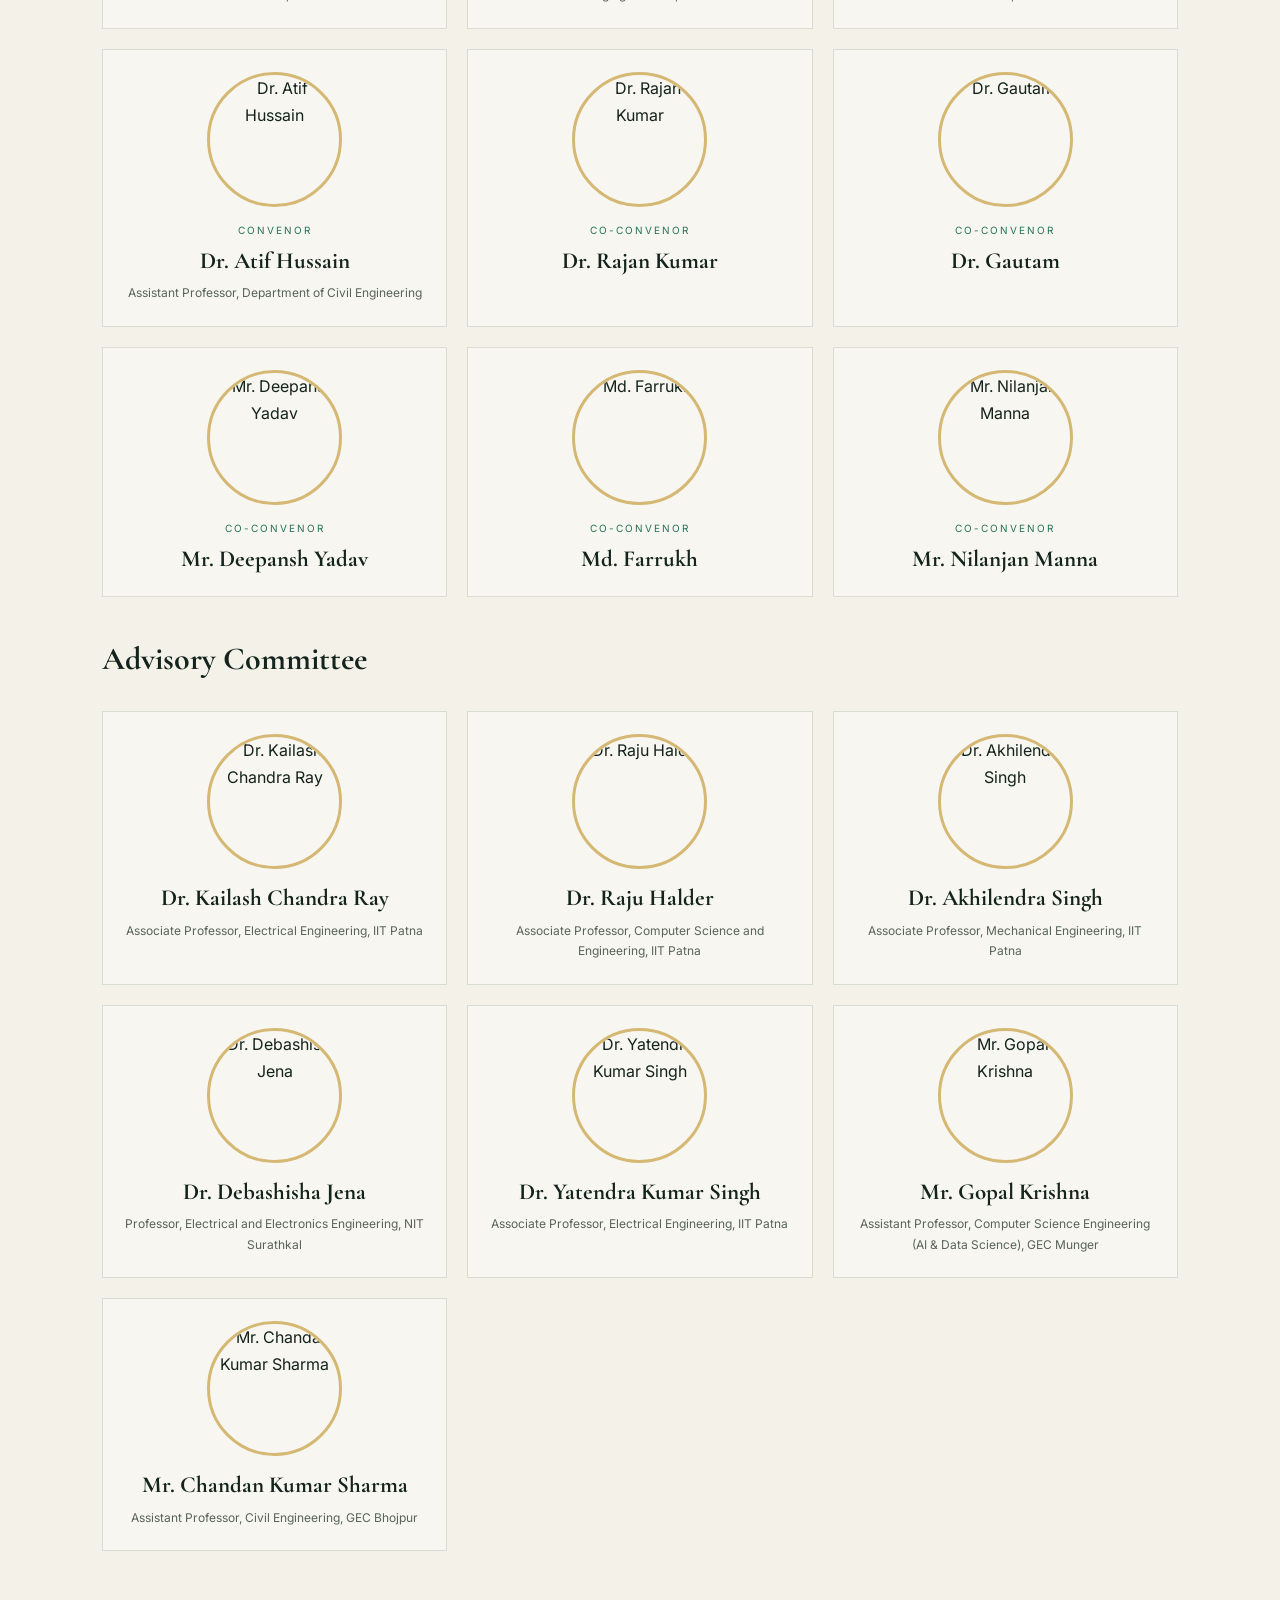
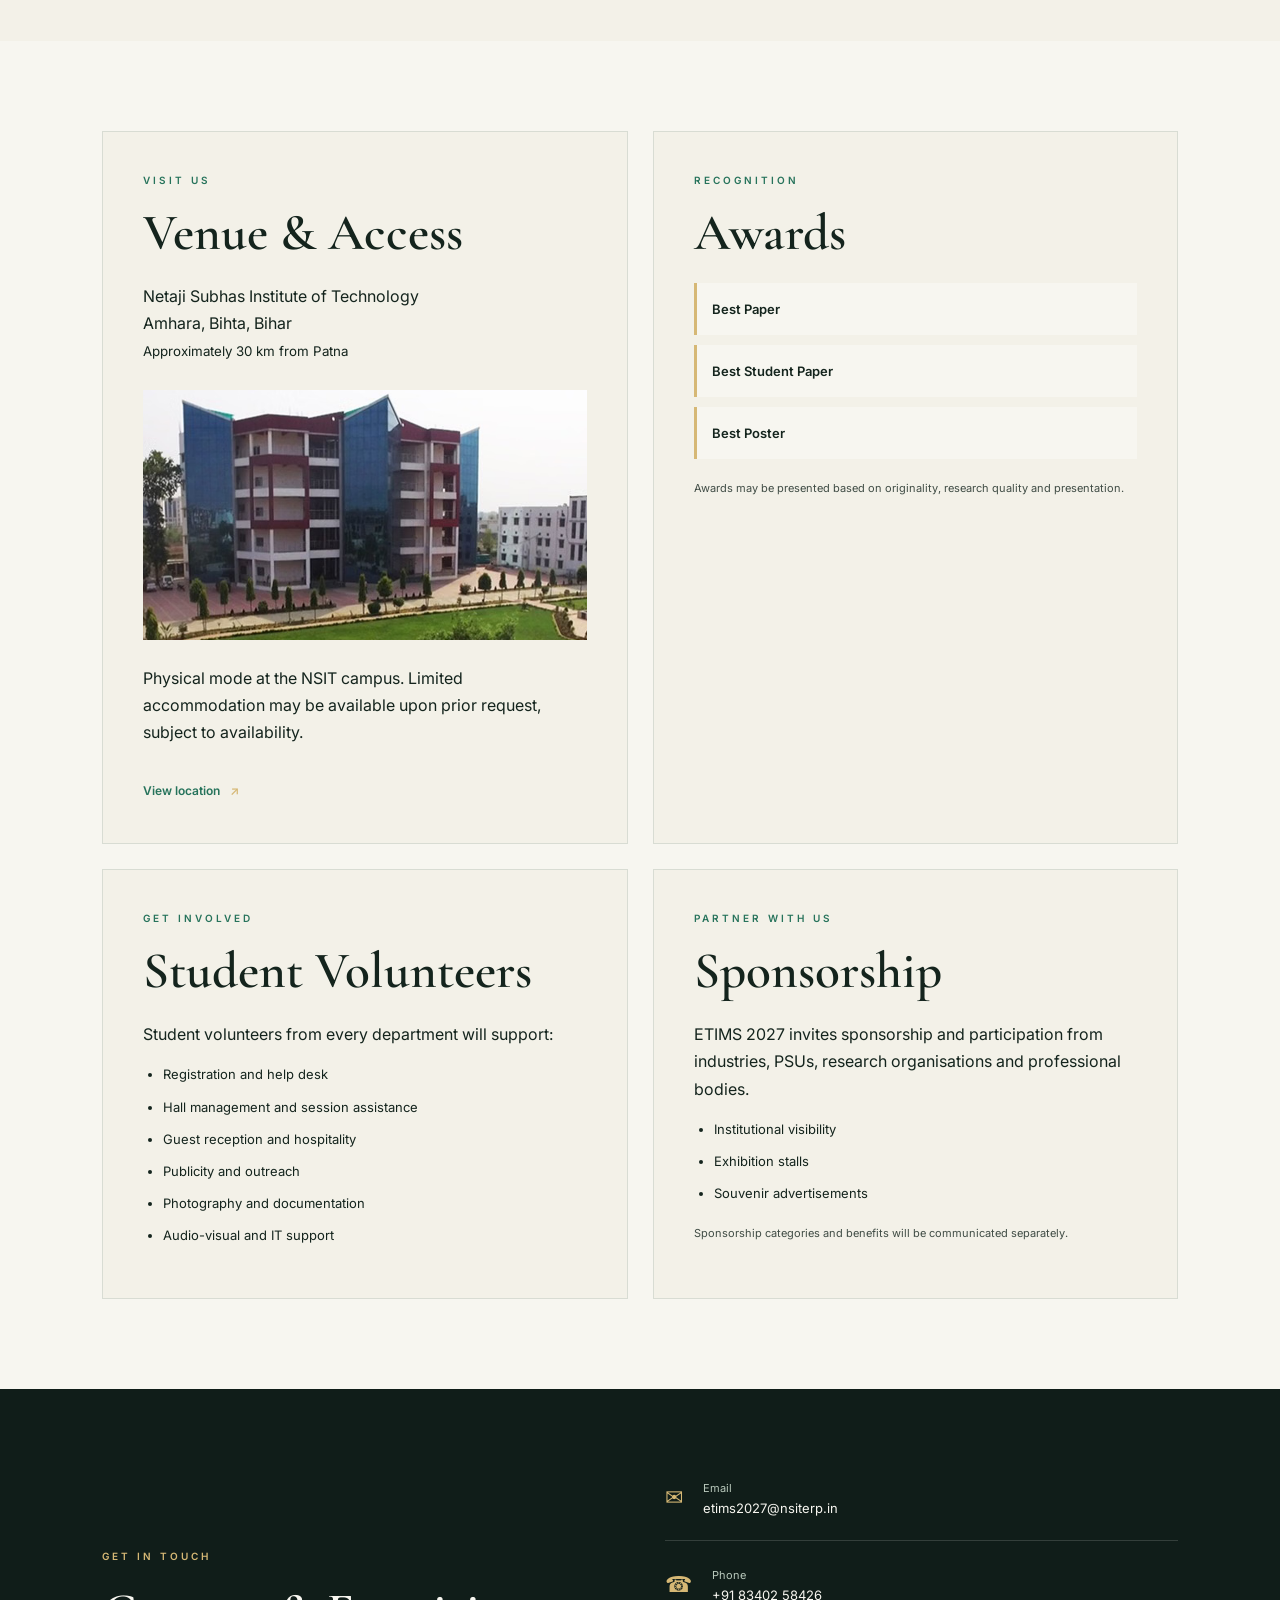
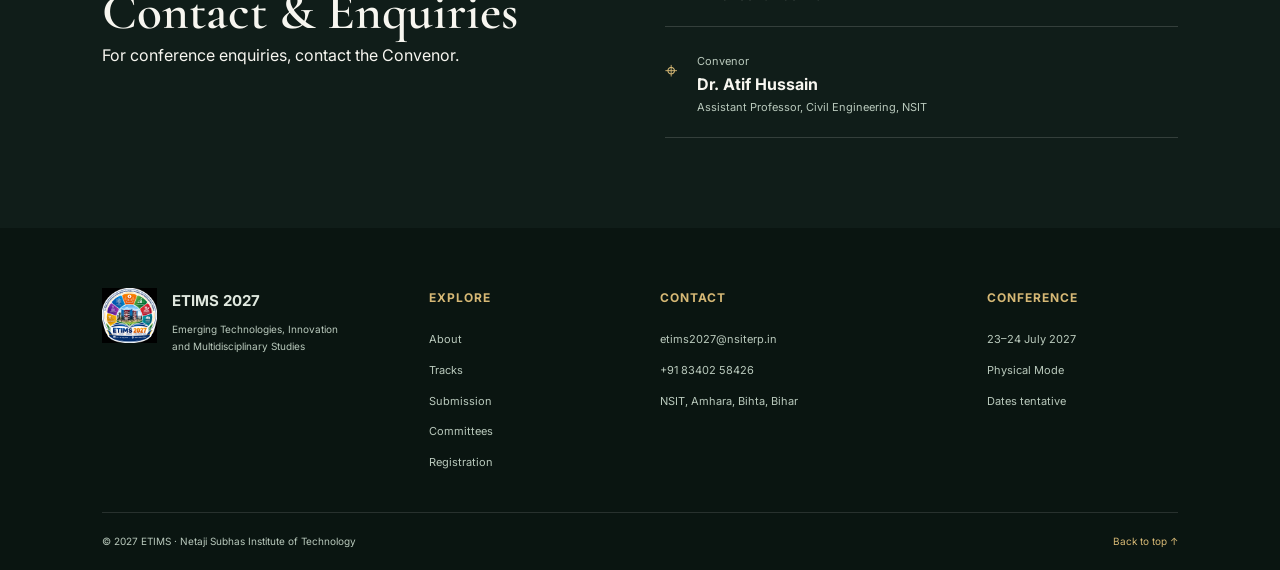
==== commit 5668d226: "improved" ====
--- a/ETIMSwebsite/index.html
+++ b/ETIMSwebsite/index.html
@@ -44,7 +44,9 @@
               aria-expanded="false"
               aria-controls="main-nav"
               aria-label="Toggle navigation">
-
+        <span></span>
+        <span></span>
+        <span></span>
 
       </button>
 
@@ -738,117 +740,104 @@
       </div>
 
 
-      <div class="committee-columns">
-
-
-        <!-- Organising committee -->
-        <div class="committee-block">
-
-          <h3>Organising Structure</h3>
-
-          <div class="person-list">
-
-            <article class="person">
-              <span class="person-role">Chief Patron</span>
-              <h4>Mr. M. M. Singh</h4>
-              <p>Chairman, NSIT</p>
-            </article>
-
-            <article class="person">
-              <span class="person-role">Patron</span>
-              <h4>Mrs. Nitu Singh</h4>
-              <p>Managing Director, NSIT</p>
-            </article>
-
-            <article class="person">
-              <span class="person-role">Co-Patron</span>
-              <h4>Dr. Jyotirmayee Dalei</h4>
-              <p>Director, NSIT</p>
-            </article>
-
-            <article class="person">
-              <span class="person-role">Convenor</span>
-              <h4>Dr. Atif Hussain</h4>
-              <p>Assistant Professor, Department of Civil Engineering</p>
-            </article>
-
-            <article class="person">
-              <span class="person-role">Co-Convenor</span>
-              <h4>Dr. Rajan Kumar</h4>
-            </article>
-
-            <article class="person">
-              <span class="person-role">Co-Convenor</span>
-              <h4>Dr. Gautam</h4>
-            </article>
-
-            <article class="person">
-              <span class="person-role">Co-Convenor</span>
-              <h4>Mr. Deepansh Yadav</h4>
-            </article>
-
-            <article class="person">
-              <span class="person-role">Co-Convenor</span>
-              <h4>Md. Farrukh</h4>
-            </article>
-
-            <article class="person">
-              <span class="person-role">Co-Convenor</span>
-              <h4>Mr. Nilanjan Manna</h4>
-            </article>
-
-          </div>
-
-        </div>
-
-
-        <!-- Advisory committee -->
-        <div class="committee-block">
-
-          <h3>Advisory Committee</h3>
-
-          <div class="person-list">
-
-            <article class="person">
-              <h4>Dr. Kailash Chandra Ray</h4>
-              <p>Associate Professor, Electrical Engineering, IIT Patna</p>
-            </article>
-
-            <article class="person">
-              <h4>Dr. Raju Halder</h4>
-              <p>Associate Professor, Computer Science and Engineering, IIT Patna</p>
-            </article>
-
-            <article class="person">
-              <h4>Dr. Akhilendra Singh</h4>
-              <p>Associate Professor, Mechanical Engineering, IIT Patna</p>
-            </article>
-
-            <article class="person">
-              <h4>Dr. Debashisha Jena</h4>
-              <p>Professor, Electrical and Electronics Engineering, NIT Surathkal</p>
-            </article>
-
-            <article class="person">
-              <h4>Dr. Yatendra Kumar Singh</h4>
-              <p>Associate Professor, Electrical Engineering, IIT Patna</p>
-            </article>
-
-            <article class="person">
-              <h4>Mr. Gopal Krishna</h4>
-              <p>Assistant Professor, Computer Science Engineering (AI & Data Science), GEC Munger</p>
-            </article>
-
-            <article class="person">
-              <h4>Mr. Chandan Kumar Sharma</h4>
-              <p>Assistant Professor, Civil Engineering, GEC Bhojpur</p>
-            </article>
-
-          </div>
-
-        </div>
-
-      </div>
+            <!-- Organising structure -->
+      <div class="committee-block">
+        <h3>Organising Structure</h3>
+        <div class="person-list photo-grid">
+          <article class="person committee-person">
+            <img src="images/photo_01.png" alt="Mr. M. M. Singh">
+            <span class="person-role">Chief Patron</span>
+            <h4>Mr. M. M. Singh</h4>
+            <p>Chairman, NSIT</p>
+          </article>
+          <article class="person committee-person">
+            <img src="images/photo_02.png" alt="Mrs. Nitu Singh">
+            <span class="person-role">Patron</span>
+            <h4>Mrs. Nitu Singh</h4>
+            <p>Managing Director, NSIT</p>
+          </article>
+          <article class="person committee-person">
+            <img src="images/photo_03.png" alt="Dr. Jyotirmayee Dalei">
+            <span class="person-role">Co-Patron</span>
+            <h4>Dr. Jyotirmayee Dalei</h4>
+            <p>Director, NSIT</p>
+          </article>
+          <article class="person committee-person">
+            <img src="images/photo_04.png" alt="Dr. Atif Hussain">
+            <span class="person-role">Convenor</span>
+            <h4>Dr. Atif Hussain</h4>
+            <p>Assistant Professor, Department of Civil Engineering</p>
+          </article>
+          <article class="person committee-person">
+            <img src="images/photo_05.png" alt="Dr. Rajan Kumar">
+            <span class="person-role">Co-Convenor</span>
+            <h4>Dr. Rajan Kumar</h4>
+          </article>
+          <article class="person committee-person">
+            <img src="images/photo_06.png" alt="Dr. Gautam">
+            <span class="person-role">Co-Convenor</span>
+            <h4>Dr. Gautam</h4>
+          </article>
+          <article class="person committee-person">
+            <img src="images/photo_07.png" alt="Mr. Deepansh Yadav">
+            <span class="person-role">Co-Convenor</span>
+            <h4>Mr. Deepansh Yadav</h4>
+          </article>
+          <article class="person committee-person">
+            <img src="images/photo_08.png" alt="Md. Farrukh">
+            <span class="person-role">Co-Convenor</span>
+            <h4>Md. Farrukh</h4>
+          </article>
+          <article class="person committee-person">
+            <img src="images/photo_09.png" alt="Mr. Nilanjan Manna">
+            <span class="person-role">Co-Convenor</span>
+            <h4>Mr. Nilanjan Manna</h4>
+          </article>
+        </div>
+      </div>
+
+      <!-- Advisory committee -->
+      <div class="committee-block advisory-block">
+        <h3>Advisory Committee</h3>
+        <div class="person-list photo-grid">
+          <article class="person committee-person">
+            <img src="images/photo_10.png" alt="Dr. Kailash Chandra Ray">
+            <h4>Dr. Kailash Chandra Ray</h4>
+            <p>Associate Professor, Electrical Engineering, IIT Patna</p>
+          </article>
+          <article class="person committee-person">
+            <img src="images/photo_11.png" alt="Dr. Raju Halder">
+            <h4>Dr. Raju Halder</h4>
+            <p>Associate Professor, Computer Science and Engineering, IIT Patna</p>
+          </article>
+          <article class="person committee-person">
+            <img src="images/photo_12.png" alt="Dr. Akhilendra Singh">
+            <h4>Dr. Akhilendra Singh</h4>
+            <p>Associate Professor, Mechanical Engineering, IIT Patna</p>
+          </article>
+          <article class="person committee-person">
+            <img src="images/photo_13.png" alt="Dr. Debashisha Jena">
+            <h4>Dr. Debashisha Jena</h4>
+            <p>Professor, Electrical and Electronics Engineering, NIT Surathkal</p>
+          </article>
+          <article class="person committee-person">
+            <img src="images/photo_14.png" alt="Dr. Yatendra Kumar Singh">
+            <h4>Dr. Yatendra Kumar Singh</h4>
+            <p>Associate Professor, Electrical Engineering, IIT Patna</p>
+          </article>
+          <article class="person committee-person">
+            <img src="images/photo_15.png" alt="Mr. Gopal Krishna">
+            <h4>Mr. Gopal Krishna</h4>
+            <p>Assistant Professor, Computer Science Engineering (AI & Data Science), GEC Munger</p>
+          </article>
+          <article class="person committee-person">
+            <img src="images/photo_16.png" alt="Mr. Chandan Kumar Sharma">
+            <h4>Mr. Chandan Kumar Sharma</h4>
+            <p>Assistant Professor, Civil Engineering, GEC Bhojpur</p>
+          </article>
+        </div>
+      </div>
+
 
     </section>
 
--- a/ETIMSwebsite/style.css
+++ b/ETIMSwebsite/style.css
@@ -224,9 +224,12 @@
 
 
 /* Desktop dropdown opening */
-
+@media(min-width:761px){
 .nav-dropdown:hover .dropdown-menu,
-.nav-dropdown:focus-within .dropdown-menu,
+.nav-dropdown:focus-within .dropdown-menu{
+    display: block;
+}
+}
 .nav-dropdown.open .dropdown-menu {
     display: block;
 }
@@ -1436,4 +1439,73 @@
         font-size: 38px;
     }
 
-}+}
+
+
+/* Committee portraits */
+.committee-block {
+    margin-top: 35px;
+}
+
+.committee-block > h3 {
+    font-family: var(--heading-font);
+    font-size: 32px;
+    margin-bottom: 25px;
+}
+
+.photo-grid {
+    display: grid;
+    grid-template-columns: repeat(3, minmax(0, 1fr));
+    gap: 20px;
+}
+
+.committee-person {
+    text-align: center;
+    padding: 22px 18px;
+    background: var(--white);
+    border: 1px solid var(--border);
+    transition: transform 0.3s, box-shadow 0.3s;
+}
+
+.committee-person:hover {
+    transform: translateY(-4px);
+    box-shadow: 0 10px 25px rgba(16, 29, 25, 0.10);
+}
+
+.committee-person img {
+    width: 135px;
+    height: 135px;
+    object-fit: cover;
+    object-position: center;
+    border-radius: 50%;
+    border: 3px solid var(--champagne);
+    margin: 0 auto 15px;
+}
+
+.committee-person .person-role {
+    margin-bottom: 8px;
+}
+
+.committee-person h4 {
+    font-family: var(--heading-font);
+    font-size: 23px;
+    line-height: 1.25;
+}
+
+.committee-person p {
+    color: #58645B;
+    font-size: 12px;
+    margin-top: 8px;
+}
+
+@media (max-width: 1100px) {
+    .photo-grid {
+        grid-template-columns: repeat(2, minmax(0, 1fr));
+    }
+}
+
+@media (max-width: 760px) {
+    .photo-grid {
+        grid-template-columns: 1fr;
+    }
+}
